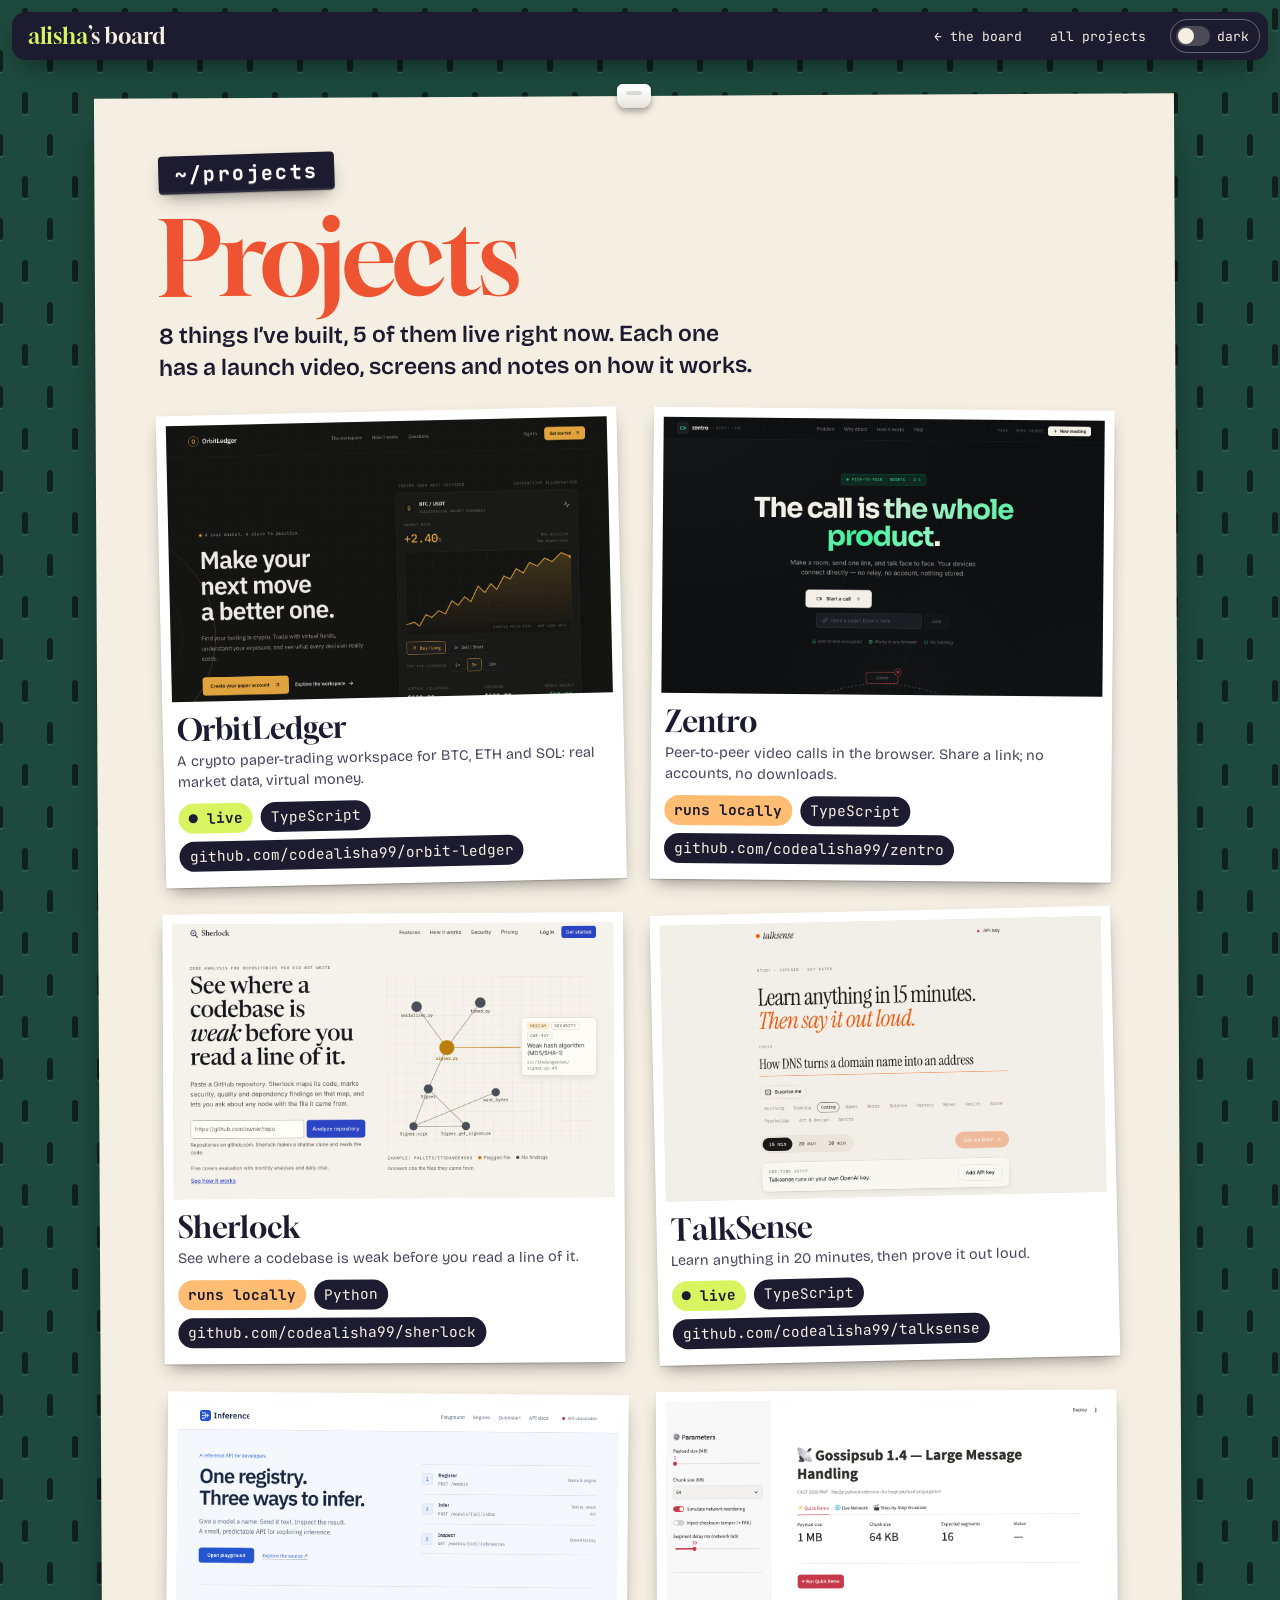
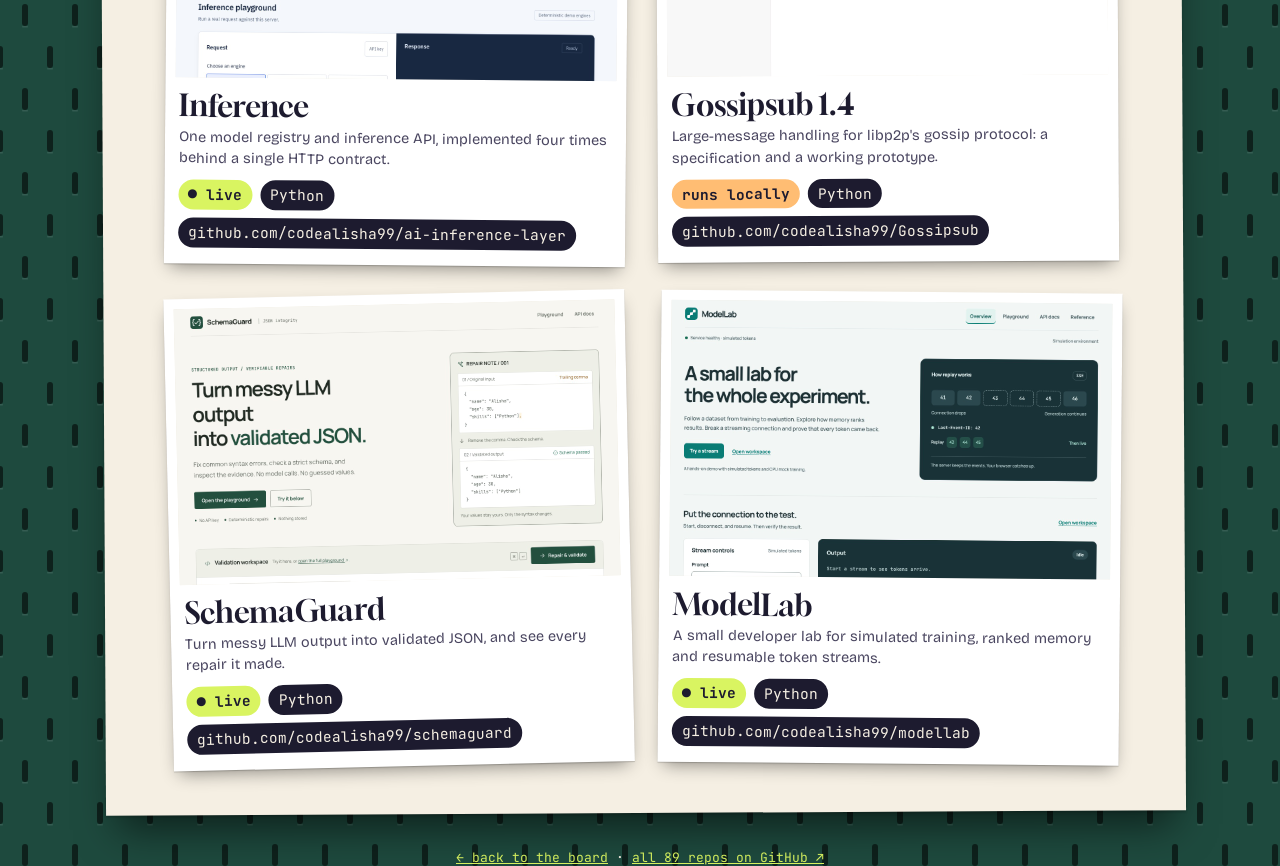
==== projects/index.html @ dee36c78 "feat: a page for every project, with real launch videos and screens - /projects/<slug>/ for all 8 fe" ====
<!doctype html>
<html lang="en">
<head>
  <meta charset="utf-8">
  <meta name="viewport" content="width=device-width, initial-scale=1">
  <title>Projects — Alisha Karma</title>
  <meta name="description" content="Everything Alisha Karma has built and shipped, each with its own page, screens and launch video.">
  <link rel="icon" href="../assets/icon.svg">
  <link rel="preconnect" href="https://fonts.googleapis.com">
  <link rel="preconnect" href="https://fonts.gstatic.com" crossorigin>
  <link href="https://fonts.googleapis.com/css2?family=Bricolage+Grotesque:opsz,wght@12..96,400..800&family=Gloock&family=JetBrains+Mono:wght@400..800&family=Shantell+Sans:wght,BNCE,INFM@300..800,-100..100,0..100&display=swap" rel="stylesheet">
  <link rel="stylesheet" href="../styles.css">
  <link rel="stylesheet" href="../project.css">
  <script>
    (() => { let t = null; try { t = JSON.parse(localStorage.getItem("desk:theme")); } catch {}
      document.documentElement.dataset.theme = t || (matchMedia("(prefers-color-scheme: dark)").matches ? "dark" : "light"); })();
  </script>
</head>
<body class="pp">
<header class="pp-bar">
  <a class="logo" href="../">alisha<span>’s board</span></a>
  <nav aria-label="Site">
    <a href="../#projects">← the board</a>
    <a href="../projects/">all projects</a>
  </nav>
  <button type="button" class="switch" role="switch" aria-checked="false" data-toggle="theme"><span class="track" aria-hidden="true"></span>dark</button>
</header>
<main>
<article class="sheet-page" aria-labelledby="pp-title">
  <span class="pin" aria-hidden="true"></span>
  <p class="label-maker pp-tag">~/projects</p>
  <h1 id="pp-title" class="pp-h1">Projects</h1>
  <p class="pp-tagline">8 things I’ve built, 5 of them live right now. Each one has a launch video, screens and notes on how it works.</p>
  <div class="pp-index">
    <a class="pp-card" href="orbit-ledger/"><img src="../assets/projects/orbit-ledger/shot-1.jpg" alt="" loading="lazy" width="1280" height="800"><b>OrbitLedger</b><p>A crypto paper-trading workspace for BTC, ETH and SOL: real market data, virtual money.</p><p class="pp-status"><span class="is-live">● live</span><span>TypeScript</span><span>github.com/codealisha99/orbit-ledger</span></p></a>
    <a class="pp-card" href="zentro/"><img src="../assets/projects/zentro/shot-1.jpg" alt="" loading="lazy" width="1280" height="800"><b>Zentro</b><p>Peer-to-peer video calls in the browser. Share a link; no accounts, no downloads.</p><p class="pp-status"><span class="is-local">runs locally</span><span>TypeScript</span><span>github.com/codealisha99/zentro</span></p></a>
    <a class="pp-card" href="sherlock/"><img src="../assets/projects/sherlock/shot-1.jpg" alt="" loading="lazy" width="1280" height="800"><b>Sherlock</b><p>See where a codebase is weak before you read a line of it.</p><p class="pp-status"><span class="is-local">runs locally</span><span>Python</span><span>github.com/codealisha99/sherlock</span></p></a>
    <a class="pp-card" href="talksense/"><img src="../assets/projects/talksense/shot-1.jpg" alt="" loading="lazy" width="1280" height="800"><b>TalkSense</b><p>Learn anything in 20 minutes, then prove it out loud.</p><p class="pp-status"><span class="is-live">● live</span><span>TypeScript</span><span>github.com/codealisha99/talksense</span></p></a>
    <a class="pp-card" href="ai-inference-layer/"><img src="../assets/projects/ai-inference-layer/shot-1.jpg" alt="" loading="lazy" width="1280" height="800"><b>Inference</b><p>One model registry and inference API, implemented four times behind a single HTTP contract.</p><p class="pp-status"><span class="is-live">● live</span><span>Python</span><span>github.com/codealisha99/ai-inference-layer</span></p></a>
    <a class="pp-card" href="gossipsub/"><img src="../assets/projects/gossipsub/shot-1.jpg" alt="" loading="lazy" width="1280" height="800"><b>Gossipsub 1.4</b><p>Large-message handling for libp2p&#39;s gossip protocol: a specification and a working prototype.</p><p class="pp-status"><span class="is-local">runs locally</span><span>Python</span><span>github.com/codealisha99/Gossipsub</span></p></a>
    <a class="pp-card" href="schemaguard/"><img src="../assets/projects/schemaguard/shot-1.jpg" alt="" loading="lazy" width="1280" height="800"><b>SchemaGuard</b><p>Turn messy LLM output into validated JSON, and see every repair it made.</p><p class="pp-status"><span class="is-live">● live</span><span>Python</span><span>github.com/codealisha99/schemaguard</span></p></a>
    <a class="pp-card" href="modellab/"><img src="../assets/projects/modellab/shot-1.jpg" alt="" loading="lazy" width="1280" height="800"><b>ModelLab</b><p>A small developer lab for simulated training, ranked memory and resumable token streams.</p><p class="pp-status"><span class="is-live">● live</span><span>Python</span><span>github.com/codealisha99/modellab</span></p></a>
  </div>
</article>
<p class="pp-foot"><a href="../">← back to the board</a> · <a href="https://github.com/codealisha99?tab=repositories" target="_blank" rel="noopener">all 89 repos on GitHub ↗</a></p>
</main>
<script src="../project.js"></script>
</body>
</html>
---- styles.css ----
/* ---------- palette & type ---------- */
:root {
  --wall: #12302a;
  --peg: #1e4a3e;   /* the original cutting-mat green, now as the pegboard */
  --peg-edge: #193f35;
  --peg-slots: url("data:image/svg+xml,%3Csvg xmlns='http://www.w3.org/2000/svg' width='50' height='84'%3E%3Cg fill='%23000' fill-opacity='.55'%3E%3Crect x='22' y='8' width='6' height='22' rx='3'/%3E%3Crect x='-3' y='50' width='6' height='22' rx='3'/%3E%3Crect x='47' y='50' width='6' height='22' rx='3'/%3E%3C/g%3E%3Cg fill='%23fff' fill-opacity='.1'%3E%3Crect x='22' y='30' width='6' height='1.5' rx='.75'/%3E%3Crect x='-3' y='72' width='6' height='1.5' rx='.75'/%3E%3Crect x='47' y='72' width='6' height='1.5' rx='.75'/%3E%3C/g%3E%3C/svg%3E");
  --paper: #f5efe3;
  --paper-2: #ebe3d2;
  --ink: #1d1b2f;
  --ink-soft: #4a4660;
  --tomato: #ef5432; /* darkest step that keeps large text ≥ 3:1 on paper */
  --lime: #d9f461;
  --pink: #ff9ecb;
  --lilac: #b9a8ff;
  --peach: #ffbd73;
  --cobalt: #2a6ef2;

  --f-display: "Gloock", "Times New Roman", serif;
  --f-hand: "Shantell Sans", "Comic Sans MS", cursive;
  --f-type: "JetBrains Mono", ui-monospace, Menlo, monospace;
  --f-body: "Bricolage Grotesque", system-ui, sans-serif;

  /* motion: one easing, three durations */
  --ease-out: cubic-bezier(.2, .8, .2, 1);
  --dur-fast: 150ms; --dur: 250ms; --dur-settle: 500ms;

  --shadow: 0 1px 1px rgba(0,0,0,.18), 0 8px 18px -6px rgba(0,0,0,.45);
  --shadow-lift: 0 2px 2px rgba(0,0,0,.15), 0 26px 40px -12px rgba(0,0,0,.55);
}

* { box-sizing: border-box; }
html, body { margin: 0; height: 100%; }
body {
  background: var(--wall);
  color: var(--ink);
  font: 16px/1.5 var(--f-body);
  -webkit-font-smoothing: antialiased;
}
h1, h2, h3, p, ul, ol, dl, dd, figure { margin: 0; }
ul, ol { padding: 0; list-style: none; }
button { font: inherit; color: inherit; cursor: pointer; }
a { color: inherit; }
:focus-visible { outline: 3px solid var(--cobalt); outline-offset: 3px; }

.hand { font-family: var(--f-hand); font-variation-settings: "INFM" 70, "BNCE" 30; }
.typed { font-family: var(--f-type); }
.small { font-size: 12px; letter-spacing: .04em; }
.scrawl { font-family: var(--f-hand); font-variation-settings: "INFM" 100, "BNCE" 60; color: var(--ink); font-size: 22px; }
.visually-hidden { position: absolute; width: 1px; height: 1px; overflow: hidden; clip-path: inset(50%); white-space: nowrap; }

/* ---------- top bar ---------- */
.topbar {
  position: fixed; inset: 12px 12px auto; z-index: 1000;
  display: flex; align-items: center; gap: 16px;
  padding: 6px 8px 6px 16px;
  background: var(--ink); color: var(--paper);
  border-radius: 14px;
  box-shadow: 0 10px 30px -10px rgba(0,0,0,.6);
}
.logo { font-family: var(--f-display); font-size: 22px; text-decoration: none; color: var(--lime); white-space: nowrap; }
.logo span { color: var(--paper); }
.tabs { display: flex; gap: 2px; overflow-x: auto; scrollbar-width: none; flex: 1; }
.tabs a {
  font-family: var(--f-type); font-size: 13px; text-decoration: none;
  padding: 6px 10px; border-radius: 8px; white-space: nowrap;
}
.tabs a:hover, .tabs a.on { background: var(--lime); color: var(--ink); }
.tools { display: flex; gap: 4px; }
.tools button {
  background: transparent; border: 1.5px solid rgba(245,239,227,.35); border-radius: 8px;
  min-width: 34px; height: 34px; padding: 0 10px; font-family: var(--f-type); font-size: 14px;
}
.tools button:hover { background: var(--paper); color: var(--ink); }
.switches { display: flex; gap: 4px; }
.switch {
  display: inline-flex; align-items: center; gap: 7px; height: 34px; padding: 0 10px 0 5px; white-space: nowrap;
  background: transparent; border: 1.5px solid rgba(245,239,227,.35); border-radius: 99px; font: 13px var(--f-type);
}
.switch:hover { border-color: var(--paper); }
.track { position: relative; width: 34px; height: 20px; border-radius: 99px; background: rgba(245,239,227,.22); transition: background .2s; }
.track::after {
  content: ""; position: absolute; left: 2px; top: 2px; width: 16px; height: 16px; border-radius: 50%;
  background: var(--paper); transition: translate .2s;
}
.switch[aria-checked=true] .track { background: var(--lime); }
.switch[aria-checked=true] .track::after { translate: 14px 0; background: var(--ink); }

/* ---------- dark theme: lights off on the pegboard, paper stays paper ---------- */
[data-theme=dark] {
  --wall: #08120f;
  --peg: #13261f;
  --peg-edge: #0f1f1a;
}
[data-theme=dark] .board {
  box-shadow:
    inset 0 0 0 14px var(--peg), inset 0 0 0 15px var(--peg-edge),
    inset 0 3px 0 15px rgba(255,255,255,.05),
    0 2px 0 #1d1f22, 0 6px 0 #16171a, 0 40px 80px -20px rgba(0,0,0,.8);
}
:is(.board > .scrawl:not(.you-are-here), .tags .label, .voice .label, .photos .label, .tv .caption) { color: var(--paper); }
[data-theme=dark] .sheet::backdrop { background: rgba(5,10,9,.8); }

/* ---------- contribution graph (shared by the board card and coder mode) ---------- */
.contrib { --cell: 10px; --gap: 2px; overflow-x: auto; }
.contrib-grid {
  display: grid; grid-template-rows: repeat(7, var(--cell)); grid-auto-flow: column; grid-auto-columns: var(--cell);
  gap: var(--gap); width: max-content;
}
.contrib i { display: block; width: var(--cell); height: var(--cell); border-radius: 2px; background: var(--lv0); }
.contrib .pad { visibility: hidden; }
.contrib .l1 { background: var(--lv1); } .contrib .l2 { background: var(--lv2); }
.contrib .l3 { background: var(--lv3); } .contrib .l4 { background: var(--lv4); }
.contrib-foot { display: flex; justify-content: space-between; align-items: center; gap: 12px; flex-wrap: wrap; margin-top: 10px; font: 12px var(--f-type); }
.contrib-foot a { font-weight: 700; }
.contrib-key { display: inline-flex; align-items: center; gap: 3px; }
.contrib-key i { margin: 0 1px; }
.contrib-msg { font-size: 13px; }
.contrib-card {
  --lv0: #e4dccb; --lv1: #d9f461; --lv2: #a6d64c; --lv3: #5ea93a; --lv4: #1f6f37;
  background: var(--paper); padding: 30px 22px 16px; box-shadow: var(--shadow);
}
.contrib-card h2 { font-size: 22px; font-weight: 700; color: var(--tomato); margin-bottom: 12px; }
.hint {
  position: fixed; left: 50%; bottom: 14px; translate: -50% 0; z-index: 999;
  font: 13px var(--f-type); color: var(--paper); background: rgba(29,27,47,.85);
  padding: 6px 12px; border-radius: 99px; pointer-events: none;
  transition: opacity .6s;
}
.hint.gone { opacity: 0; }

/* ---------- the pegboard ---------- */
.viewport { position: fixed; inset: 0; overflow: hidden; cursor: grab; touch-action: none; }
.viewport.panning { cursor: grabbing; }
/* IKEA SKÅDIS-style pegboard: staggered rounded slots punched through to the wall */
.board {
  position: relative; width: 3300px; height: 2400px;
  transform-origin: 0 0;
  background-color: var(--peg);
  background-image: var(--peg-slots);
  background-size: 50px 84px;
  background-position: 14px 10px;
  border-radius: 28px;
  box-shadow:
    inset 0 0 0 14px var(--peg), inset 0 0 0 15px var(--peg-edge),
    inset 0 3px 0 15px rgba(255,255,255,.08),
    0 2px 0 #173b31, 0 6px 0 #0f2a23, 0 40px 80px -20px rgba(0,0,0,.6);
}
.board.glide { transition: transform .7s var(--ease-out); }
.board.settle > .item { animation: hang var(--dur-settle) var(--ease-out) var(--d, 0ms) both; }
@keyframes hang { from { opacity: 0; translate: 0 -14px; } }
::view-transition-old(root), ::view-transition-new(root) { animation-duration: var(--dur); }


.item {
  position: absolute; left: var(--x); top: var(--y); width: var(--w, auto);
  rotate: var(--r, 0deg);
  cursor: grab; user-select: none;
  transition: rotate .25s, box-shadow .25s, scale .25s;
}
.item.dragging { cursor: grabbing; scale: 1.025; rotate: calc(var(--r, 0deg) + 1deg); z-index: 900 !important; }
.item :is(a, button, input, textarea, label, canvas) { cursor: pointer; }
.item textarea { cursor: text; user-select: text; }
.board > .scrawl { position: absolute; left: var(--x); top: var(--y); pointer-events: none; }

/* paper bits */
.tape {
  position: absolute; width: 110px; height: 30px; z-index: 2;
  background: rgba(255, 246, 214, .62);
  border-left: 2px dotted rgba(0,0,0,.05); border-right: 2px dotted rgba(0,0,0,.05);
  box-shadow: 0 1px 2px rgba(0,0,0,.1);
}
.tape.tl { left: -30px; top: -10px; rotate: -32deg; }
.tape.br { right: -30px; bottom: -8px; rotate: -28deg; }
.tape.tc { left: 50%; top: -14px; translate: -50% 0; rotate: 2deg; }
/* plastic pegboard clip */
.pin {
  position: absolute; left: 50%; top: -12px; translate: -50% 0; z-index: 3;
  width: 34px; height: 24px; border-radius: 6px 6px 9px 9px;
  background: linear-gradient(#fff 0 20%, #e6e3da 100%);
  box-shadow: 0 1px 0 #fff inset, 0 4px 6px rgba(0,0,0,.3), 0 0 0 1px rgba(0,0,0,.06);
}
.pin::after { content: ""; position: absolute; left: 9px; right: 9px; top: 7px; height: 4px; border-radius: 2px; background: rgba(0,0,0,.12); }

/* ---------- intro ---------- */
.intro {
  background: var(--paper); padding: 44px 48px 40px;
  box-shadow: var(--shadow);
  clip-path: polygon(0 2%, 4% 0, 30% 1%, 55% 0, 80% 1.5%, 100% 0, 99% 30%, 100% 60%, 99.5% 100%, 70% 99%, 40% 100%, 10% 98.5%, 0 100%, 1% 60%);
}
.intro .hi { font-size: 30px; color: var(--ink-soft); rotate: -3deg; width: fit-content; }
.intro h1 {
  font-family: var(--f-display); font-weight: 400; font-size: 128px; line-height: .9;
  color: var(--tomato); letter-spacing: -.03em; margin: 0 0 18px -6px;
}
.intro h1 span { display: block; font-size: 64px; color: var(--ink); margin-top: 4px; letter-spacing: -.01em; }
.intro .lede { font-size: 19px; font-weight: 700; line-height: 1.45; margin-bottom: 12px; }
.intro .typed:not(.lede) { font-size: 15px; color: var(--ink-soft); }
.facts { display: flex; flex-wrap: wrap; gap: 8px; margin-top: 22px; font-size: 14px; }
.facts li { background: var(--ink); color: var(--paper); padding: 4px 10px; border-radius: 99px; }
.facts b { color: var(--lime); font-weight: 500; font-family: var(--f-type); font-size: 12px; margin-right: 4px; }
.stamp {
  position: absolute; right: 50px; top: 176px; rotate: 14deg;
  font: 700 15px/1.05 var(--f-type); text-transform: uppercase; text-align: center; letter-spacing: .1em;
  color: #2766e1; border: 3px solid currentColor; border-radius: 50%;
  width: 104px; height: 104px; display: grid; place-content: center;
  mix-blend-mode: multiply;
  mask: radial-gradient(circle at 30% 40%, #000 60%, #0008 100%);
}
.you-are-here { rotate: -8deg; color: var(--lime); }

/* ---------- stickies ---------- */
.sticky {
  width: 190px; min-height: 180px; padding: 34px 18px 18px;
  font: 19px/1.3 var(--f-hand); font-variation-settings: "INFM" 80, "BNCE" 20;
  box-shadow: var(--shadow);
  background: var(--c, var(--lime));
  white-space: pre-line; overflow-wrap: anywhere;
}
.sticky::after { /* curled corner */
  content: ""; position: absolute; right: 0; bottom: 0; width: 28px; height: 28px;
  background: linear-gradient(135deg, transparent 50%, rgba(0,0,0,.12) 50%);
}
.sticky.lime, .sw.lime { --c: var(--lime); }
.sticky.pink, .sw.pink { --c: var(--pink); }
.sticky.lilac, .sw.lilac { --c: var(--lilac); }
.sticky.peach, .sw.peach { --c: var(--peach); }
.sticky .del {
  position: absolute; right: 6px; top: 4px; border: 0; background: none; font-size: 20px; opacity: .45;
}
.sticky .del:hover { opacity: 1; }
.sticky small { display: block; margin-top: 10px; font: 11px var(--f-type); opacity: .6; }

.notepad {
  width: 420px; padding: 26px 22px 18px; display: grid; gap: 10px;
  background: var(--paper);
  background-image: repeating-linear-gradient(transparent 0 27px, #c8d6e8 27px 28px);
  border-top: 26px solid var(--ink);
  box-shadow: var(--shadow);
}
.notepad label.hand { font-size: 20px; }
.notepad textarea {
  font: 18px/28px var(--f-hand); background: transparent; border: 0; resize: none; padding: 0;
  outline: 1.5px dashed transparent;
}
.notepad textarea:focus { outline-color: var(--ink-soft); }
.swatches { border: 0; padding: 0; margin: 0; display: flex; gap: 8px; align-items: center; }
.swatches input { position: absolute; opacity: 0; }
.sw { display: block; width: 28px; height: 28px; background: var(--c); border: 2px solid var(--ink); border-radius: 4px; rotate: -4deg; }
.swatches input:checked + .sw { outline: 3px solid var(--ink); outline-offset: 2px; rotate: 4deg; }
.swatches input:focus-visible + .sw { outline: 3px solid var(--cobalt); }
.notepad button[type=submit] {
  justify-self: start; background: var(--tomato); color: var(--ink); border: 0;
  padding: 8px 18px; border-radius: 99px; font-family: var(--f-type); font-weight: 700;
  box-shadow: 0 3px 0 var(--ink);
}
.notepad button[type=submit]:active { translate: 0 2px; box-shadow: 0 1px 0 var(--ink); }
.notepad small { font-size: 11px; color: var(--ink-soft); }

/* ---------- receipt ---------- */
.receipt {
  background: #fbfaf6; padding: 40px 26px 34px;
  font: 13px/1.45 var(--f-type); text-transform: uppercase;
  filter: drop-shadow(0 10px 12px rgba(0,0,0,.4));
  --zz: 10px;
  mask:
    conic-gradient(from -45deg at bottom, #0000, #000 1deg 89deg, #0000 90deg) bottom / var(--zz) 51% repeat-x,
    linear-gradient(#000 0 0) top / 100% calc(100% - var(--zz) / 2 - 1px) no-repeat;
}
.receipt header { text-align: center; }
.r-title { font-weight: 700; font-size: 20px; letter-spacing: .14em; }
.receipt hr { border: 0; border-top: 2px dashed var(--ink); margin: 14px 0; }
.receipt .row { display: flex; justify-content: space-between; gap: 10px; }
.receipt .lines li { margin-bottom: 12px; }
.receipt .sub { color: var(--ink-soft); }
.receipt .note { text-transform: none; padding-left: 8px; font-size: 12.5px; color: var(--ink-soft); }
.receipt .total { font-weight: 700; font-size: 17px; margin-top: 6px; }
.receipt .total span:last-child { background: var(--ink); color: var(--lime); padding: 0 6px; }
.receipt .center { text-align: center; }
.receipt .tiny { font-size: 11px; letter-spacing: .3em; }
.barcode {
  height: 56px; margin: 14px 10px 4px;
  background: repeating-linear-gradient(90deg, var(--ink) 0 2px, transparent 2px 4px, var(--ink) 4px 7px, transparent 7px 8px, var(--ink) 8px 9px, transparent 9px 13px, var(--ink) 13px 14px, transparent 14px 16px);
}

/* ---------- luggage tags ---------- */
.tags { display: flex; flex-wrap: wrap; gap: 26px 18px; padding: 50px 10px 10px; }
.tags .label { position: absolute; top: 0; left: 10px; rotate: -3deg; }
.tag {
  position: relative; display: grid; place-items: center;
  width: 112px; height: 58px; padding-left: 18px;
  background: var(--c); color: var(--ink); text-decoration: none;
  font: 700 15px var(--f-type);
  clip-path: polygon(18% 0, 100% 0, 100% 100%, 18% 100%, 0 50%);
  rotate: var(--t); transition: rotate .2s, translate .2s;
  filter: drop-shadow(0 4px 3px rgba(0,0,0,.35));
}
.tag::before { /* eyelet */
  content: ""; position: absolute; left: 13px; top: 50%; translate: 0 -50%;
  width: 12px; height: 12px; border-radius: 50%; background: var(--wall);
  box-shadow: 0 0 0 3px rgba(255,255,255,.7);
}
.tag:hover, .tag:focus-visible { rotate: 0deg; translate: 0 -4px; }

/* ---------- resume card ---------- */
.resume-card { background: var(--paper); padding: 34px 28px 26px; box-shadow: var(--shadow); }
.resume-card::after { /* page stacked behind */
  content: ""; position: absolute; inset: 0; z-index: -1; background: var(--paper-2); rotate: 4deg; box-shadow: var(--shadow);
}
.resume-card h2 { font: 400 46px/1 var(--f-display); margin: 6px 0 16px; }
.clip {
  position: absolute; top: -18px; left: 38px; width: 22px; height: 64px;
  border: 3px solid #9aa3ad; border-radius: 12px; border-bottom-color: transparent;
}
.fake-lines { display: grid; gap: 9px; margin-bottom: 20px; }
.fake-lines i { height: 6px; background: #d6cbb4; border-radius: 3px; }
.fake-lines i:nth-child(3n) { width: 70%; }
.fake-lines i:nth-child(1) { background: var(--ink); width: 45%; }
.btns { display: flex; gap: 8px; flex-wrap: wrap; }
.btns button, .actions button {
  border: 2px solid var(--ink); background: var(--lime); padding: 6px 12px; border-radius: 8px;
  font: 700 13px var(--f-type); box-shadow: 3px 3px 0 var(--ink);
}
.btns button + button { background: var(--paper); }
.btns button:active, .actions button:active { translate: 2px 2px; box-shadow: 1px 1px 0 var(--ink); }

/* ---------- github projects ---------- */
.projects { padding: 40px 0 0; }
.more-repos {
  position: absolute; right: 8px; top: 48px; font-size: 13px; font-weight: 700; text-decoration: none;
  background: var(--lime); padding: 4px 10px; border-radius: 4px; rotate: 1.5deg; box-shadow: var(--shadow);
}
.more-repos:hover { background: var(--ink); color: var(--lime); }
.label-maker {
  display: inline-block; margin: 0 0 18px 6px;
  font: 700 20px var(--f-type); letter-spacing: .12em; color: #fff;
  background: var(--ink); padding: 6px 16px; border-radius: 4px; rotate: -1.5deg;
  text-shadow: 0 1px 0 rgba(255,255,255,.25);
  box-shadow: inset 0 -2px 0 rgba(255,255,255,.08), var(--shadow);
}
.repo-list { display: grid; grid-template-columns: repeat(3, 1fr); gap: 18px; }
.repo {
  background: #fff; padding: 22px 18px 14px; min-height: 170px;
  background-image: linear-gradient(var(--tomato), var(--tomato)), repeating-linear-gradient(transparent 0 21px, #cfe0f0 21px 22px);
  background-size: 100% 2px, 100% 100%; background-position: 0 46px, 0 46px; background-repeat: no-repeat, repeat;
  box-shadow: var(--shadow); display: flex; flex-direction: column; gap: 6px;
  font-size: 14px; line-height: 22px;
}
.repo:nth-child(odd) { rotate: -1.2deg; }
.repo:nth-child(3n) { rotate: 1.4deg; }
.repo a { font: 700 16px/1 var(--f-type); text-decoration: none; height: 24px; }
.repo a:hover { color: var(--tomato); text-decoration: underline wavy; }
.repo p:not(.meta) { flex: 1; color: var(--ink-soft); padding-top: 6px; }
.repo .meta { font: 12px var(--f-type); display: flex; align-items: center; gap: 6px; }
.dot { width: 10px; height: 10px; border-radius: 50%; background: var(--lc); }

/* ---------- notebook / blog ---------- */
.notebook {
  background: var(--paper); padding: 30px 30px 30px 64px; box-shadow: var(--shadow);
  background-image:
    linear-gradient(90deg, transparent 54px, var(--pink) 54px 56px, transparent 56px),
    repeating-linear-gradient(transparent 0 35px, #c8d6e8 35px 36px);
  background-position: 0 0, 0 14px;
  min-height: 500px;
}
.spiral {
  position: absolute; left: -12px; top: 20px; bottom: 20px; width: 34px;
  background: radial-gradient(circle at 70% 50%, var(--wall) 5px, transparent 6px) 0 0 / 34px 36px,
              repeating-linear-gradient(transparent 0 12px, #b7bcc2 12px 17px, transparent 17px 36px);
  background-size: 34px 36px, 22px 36px; background-repeat: repeat-y;
}
.notebook h2 { font-size: 28px; line-height: 36px; font-weight: 700; margin-bottom: 18px; color: var(--tomato); }
.posts button {
  display: flex; width: 100%; justify-content: space-between; align-items: baseline; gap: 12px;
  border: 0; background: none; padding: 0; text-align: left;
  font: 19px/36px var(--f-hand); font-variation-settings: "INFM" 50;
  min-height: 72px; align-items: center;
}
.posts button span { text-decoration: underline transparent 2px; text-underline-offset: 5px; transition: text-decoration-color .2s; }
.posts button:hover span { text-decoration-color: var(--tomato); }
.posts time { font: 12px var(--f-type); color: var(--ink-soft); white-space: nowrap; }
.notebook .margin { color: var(--tomato); position: absolute; right: 24px; bottom: 16px; rotate: -4deg; font-size: 18px; }

/* ---------- library card ---------- */
.library {
  background: #f3e3b7; padding: 26px 24px 22px; box-shadow: var(--shadow);
  border-top: 12px solid #e9cf8a;
}
.library h2 { font: 700 26px var(--f-type); letter-spacing: .3em; text-align: center; }
.library > .typed { text-align: center; margin-bottom: 12px; color: var(--ink-soft); }
.library table { width: 100%; border-collapse: collapse; font-size: 13.5px; }
.library th { font: 700 11px var(--f-type); text-transform: uppercase; letter-spacing: .1em; text-align: left; border-bottom: 2px solid var(--ink); padding: 4px; }
.library td { border-bottom: 1px solid #c9a95c; padding: 7px 4px; font-family: var(--f-type); }
.library td:first-child { font-family: var(--f-body); font-weight: 600; }
.library td.hand { color: #245fd2; font-size: 15px; }
.ink-stamp {
  display: inline-block; font: 700 11px var(--f-type); letter-spacing: .12em; color: #b33f25;
  border: 2px solid currentColor; padding: 1px 5px; rotate: -8deg; mix-blend-mode: multiply;
}
.library .scrawl { color: #245fd2; font-size: 17px; margin-top: 12px; rotate: -2deg; }
.pocket { position: absolute; left: 50%; top: -12px; translate: -50% 0; width: 70px; height: 12px; background: #d8b867; border-radius: 0 0 40px 40px; }

/* ---------- whiteboard ---------- */
.whiteboard {
  background: linear-gradient(#cfd5db, #9aa3ad); padding: 14px 14px 0; border-radius: 6px;
  box-shadow: var(--shadow-lift);
}
.wb-surface { position: relative; background: #fdfdfb; border-radius: 2px; box-shadow: inset 0 0 30px rgba(0,0,0,.08); }
.wb-surface canvas { display: block; width: 100%; aspect-ratio: 1240 / 760; touch-action: none; cursor: crosshair !important; }
.wb-prompt {
  position: absolute; inset: 0; display: grid; place-content: center; text-align: center;
  font-size: 44px; line-height: 1.1; color: #c3c8cf; pointer-events: none; transition: opacity .3s;
}
.wb-prompt small { font-size: 16px; }
.whiteboard.drawn .wb-prompt { opacity: 0; }
.tray { display: flex; align-items: center; gap: 10px; padding: 10px 6px 12px; }
.marker {
  width: 76px; height: 16px; border: 0; padding: 0; border-radius: 3px 8px 8px 3px;
  background: linear-gradient(90deg, var(--c) 0 16px, #eee 16px 60px, var(--c) 60px);
  box-shadow: 0 2px 2px rgba(0,0,0,.3); transition: translate .2s;
}
.marker[aria-pressed=true] { translate: 0 -6px; outline: 2px solid var(--ink); outline-offset: 2px; }
.eraser {
  margin-left: auto; height: 28px; padding: 0 14px; border: 0; border-radius: 4px;
  background: linear-gradient(#2b2b2b 0 40%, #e9e1cf 40%); color: var(--paper); font: 700 12px var(--f-type);
  box-shadow: 0 2px 3px rgba(0,0,0,.3);
}

/* ---------- graph paper / studied ---------- */
.graph {
  background: #fdfdf8; padding: 30px 30px 26px; box-shadow: var(--shadow);
  background-image:
    linear-gradient(rgba(42,110,242,.13) 1px, transparent 1px),
    linear-gradient(90deg, rgba(42,110,242,.13) 1px, transparent 1px);
  background-size: 16px 16px;
}
.graph h2 { font-size: 26px; font-weight: 700; color: var(--cobalt); margin-bottom: 14px; line-height: 1.15; }
.graph dt { font: 700 13px var(--f-type); margin-top: 12px; }
.graph dd { font-size: 14.5px; color: var(--ink-soft); position: relative; padding-right: 48px; }
.grade {
  position: absolute; right: 0; top: -14px; font: 700 26px var(--f-hand); color: var(--tomato);
  rotate: 8deg; font-variation-settings: "INFM" 100, "BNCE" 80;
}

/* ---------- polaroids ---------- */
.photos { height: 560px; }
.polaroid.me { left: var(--x); top: var(--y); rotate: var(--r); width: 224px; z-index: 4; }
.polaroid.me img { object-position: 50% 30%; }
.polaroid.me:hover { scale: 1.03; }
.polaroid {
  position: absolute; left: var(--px); top: var(--py); rotate: var(--t);
  background: #fff; padding: 12px 12px 0; width: 204px; box-shadow: var(--shadow);
  transition: rotate .25s, scale .25s;
}
.polaroid:hover { rotate: 0deg; scale: 1.06; z-index: 5; }
.polaroid img { display: block; width: 180px; height: 180px; object-fit: cover; background: var(--paper-2); filter: saturate(.85) contrast(1.05) sepia(.12); pointer-events: none; }
.polaroid figcaption { font: 18px/50px var(--f-hand); font-variation-settings: "INFM" 90; text-align: center; }

/* ---------- cassettes ---------- */
.voice { display: grid; grid-template-columns: 1fr 1fr; gap: 20px; padding: 40px 0 26px; }
.voice::after { /* white plastic shelf */
  content: ""; position: absolute; left: -16px; right: -16px; bottom: 0; height: 16px; border-radius: 3px;
  background: linear-gradient(#fff, #dedbd2); box-shadow: 0 10px 14px -6px rgba(0,0,0,.4);
}
.voice .label { position: absolute; top: 0; left: 0; rotate: -2deg; font-weight: 400; }
.cassette {
  position: relative; height: 150px; padding: 12px 14px; border-radius: 10px;
  background: var(--ink); rotate: var(--t); box-shadow: var(--shadow);
}
.cassette::after { /* tape window bottom trapezoid */
  content: ""; position: absolute; left: 22%; right: 22%; bottom: 0; height: 28px;
  background: #2d2a45; clip-path: polygon(10% 0, 90% 0, 100% 100%, 0 100%);
}
.tape-label {
  background: var(--paper); border-top: 10px solid var(--c); padding: 2px 8px;
  font-size: 15px; border-radius: 3px; height: 92px;
}
.reels {
  position: absolute; left: 50%; top: 66px; translate: -50% 0; width: 150px; height: 40px;
  background: #3a3658; border-radius: 20px; display: flex; justify-content: space-between; padding: 4px 14px;
}
.reels i {
  width: 32px; height: 32px; border-radius: 50%; border: 3px solid var(--paper);
  background:
    radial-gradient(circle, #3a3658 0 4px, var(--paper) 5px 7px, transparent 8px),
    repeating-conic-gradient(var(--paper) 0 18deg, transparent 18deg 60deg);
}
.cassette.playing .reels i { animation: spin 1.4s linear infinite; }
.cassette button {
  position: absolute; right: -10px; bottom: -10px; width: 44px; height: 44px; border-radius: 50%;
  border: 2px solid var(--ink); background: var(--c); font-size: 16px; box-shadow: 2px 3px 0 var(--ink);
}
.cassette.playing button { background: var(--paper); }
@keyframes spin { to { rotate: 360deg; } }

/* ---------- tv ---------- */
.tv-body {
  display: flex; gap: 16px; padding: 22px; border-radius: 22px;
  background: linear-gradient(160deg, #e58b54, #c25a2c); box-shadow: var(--shadow-lift), inset 0 -6px 0 rgba(0,0,0,.15);
}
.screen {
  position: relative; flex: 1; aspect-ratio: 4/3; border-radius: 30px / 24px; overflow: hidden;
  background: #222; box-shadow: inset 0 0 0 10px #1a1a1a, inset 0 0 40px #000;
}
.screen canvas, .screen iframe { position: absolute; inset: 10px; width: calc(100% - 20px); height: calc(100% - 20px); border: 0; border-radius: 22px / 18px; image-rendering: pixelated; opacity: .55; }
.screen iframe { opacity: 1; }
.screen-text { position: absolute; inset: 0; display: grid; place-content: center; text-align: center; font: 700 30px var(--f-type); color: var(--lime); text-shadow: 0 0 10px var(--lime); }
.screen-text span { font-size: 13px; font-weight: 400; color: #fff; text-shadow: none; }
.panel { width: 70px; display: flex; flex-direction: column; align-items: center; gap: 14px; }
.knob { width: 46px; height: 46px; border-radius: 50%; background: conic-gradient(#333 0 10deg, #555 10deg 350deg, #333 350deg); box-shadow: 0 3px 0 rgba(0,0,0,.3); }
.knob.small { width: 32px; height: 32px; }
.tv-play { width: 46px; height: 30px; border: 0; border-radius: 6px; background: var(--lime); box-shadow: 0 3px 0 var(--ink); }
.grille { flex: 1; width: 46px; background: repeating-linear-gradient(transparent 0 4px, rgba(0,0,0,.25) 4px 7px); border-radius: 4px; }
.tv .caption { color: var(--ink); text-align: center; margin-top: 12px; font-size: 16px; }

/* ---------- postcard ---------- */
.postcard {
  display: grid; grid-template-columns: 1fr 1fr; gap: 18px; padding: 24px; min-height: 240px;
  background: #fffaf0; box-shadow: var(--shadow);
  border: 8px solid transparent;
  border-image: repeating-linear-gradient(45deg, var(--tomato) 0 12px, #fffaf0 12px 24px, var(--cobalt) 24px 36px, #fffaf0 36px 48px) 8;
}
.pc-left { border-right: 1.5px solid var(--ink-soft); padding-right: 16px; }
.pc-left h2 { font-size: 38px; font-weight: 800; color: var(--tomato); line-height: 1; margin-bottom: 10px; }
.pc-left p { font-size: 14px; line-height: 1.5; }
.pc-right { display: flex; flex-direction: column; gap: 22px; }
.postage {
  align-self: flex-end; width: 64px; height: 76px; display: grid; place-content: center; text-align: center;
  background: var(--lilac); font: 700 20px/1 var(--f-display);
  outline: 3px dotted #fffaf0; outline-offset: -3px; border: 3px solid var(--lilac);
}
.postage small { font: 8px var(--f-type); letter-spacing: .1em; }
.addr { font: 700 13px var(--f-type); border-bottom: 1.5px solid var(--ink); padding-bottom: 4px; overflow-wrap: anywhere; }
.addr-line { border-bottom: 1.5px solid var(--ink); height: 14px; }

/* ---------- desk junk ---------- */
.stain { position: absolute; left: var(--x); top: var(--y); width: 150px; height: 150px; border-radius: 50%; pointer-events: none;
  background: radial-gradient(circle, transparent 60%, rgba(122,78,40,.25) 62%, rgba(122,78,40,.1) 66%, transparent 70%); }
.paperclip { position: absolute; left: var(--x); top: var(--y); width: 26px; height: 74px; rotate: 30deg; pointer-events: none;
  border: 3px solid #c8ced6; border-radius: 13px; }
.paperclip::after { content: ""; position: absolute; inset: 8px 4px 14px; border: 3px solid #c8ced6; border-radius: 10px; border-top-color: transparent; }

/* ---------- footer ruler ---------- */
.ruler {
  position: absolute; left: 0; right: 0; bottom: 0; height: 110px; padding: 52px 40px 0;
  display: flex; justify-content: space-between; align-items: center; gap: 20px;
  background: #e8d9ad;
  background-image:
    repeating-linear-gradient(90deg, var(--ink) 0 1.5px, transparent 1.5px 100px),
    repeating-linear-gradient(90deg, var(--ink) 0 1px, transparent 1px 50px),
    repeating-linear-gradient(90deg, var(--ink) 0 1px, transparent 1px 10px);
  background-size: 100% 34px, 100% 22px, 100% 12px; background-repeat: no-repeat;
  font: 14px var(--f-type); border-radius: 0 0 24px 24px;
  box-shadow: 0 -6px 14px rgba(0,0,0,.25);
}
.ruler a { font-weight: 700; }

/* ---------- dialogs ---------- */
.sheet {
  border: 0; padding: 48px 52px; max-width: min(680px, 92vw); max-height: 88vh;
  background: var(--paper); color: var(--ink); box-shadow: var(--shadow-lift);
  rotate: -.6deg;
}
.sheet::backdrop { background: rgba(23,59,49,.75); backdrop-filter: blur(3px); }
.sheet[open] { animation: drop .35s cubic-bezier(.2,.9,.3,1.2); }
@keyframes drop { from { translate: 0 30px; opacity: 0; rotate: 2deg; } }
.close { position: absolute; right: 14px; top: 10px; }
.close button { border: 0; background: none; font-size: 30px; line-height: 1; }
.post time { font: 13px var(--f-type); color: var(--tomato); }
.post h2 { font: 400 40px/1.08 var(--f-display); margin: 6px 0 22px; }
.post p, .post li { font-size: 17.5px; line-height: 1.65; margin-bottom: 14px; }
.post ul { list-style: "✳  "; padding-left: 24px; }
.resume header { border-bottom: 3px solid var(--ink); padding-bottom: 14px; margin-bottom: 8px; }
.resume h2 { font: 400 54px/1 var(--f-display); color: var(--tomato); }
.resume header p { font: 13px var(--f-type); margin-top: 6px; }
.resume h3 { font: 700 13px var(--f-type); text-transform: uppercase; letter-spacing: .2em; margin: 22px 0 8px; color: var(--ink-soft); }
.job { margin-bottom: 10px; }
.job > p { display: flex; justify-content: space-between; gap: 12px; flex-wrap: wrap; }
.job span { font: 13px var(--f-type); color: var(--ink-soft); }
.job ul { list-style: "– "; padding-left: 16px; font-size: 15px; color: var(--ink-soft); }
.actions { margin-top: 26px; }

/* ---------- small screens: the desk becomes a stack ---------- */
@media (max-width: 820px) {
  html, body, .board { overflow-x: clip; }
  .viewport { position: static; overflow: visible; cursor: auto; touch-action: auto; }
  .board {
    width: auto; height: auto; transform: none !important; border-radius: 0; box-shadow: none;
    display: flex; flex-wrap: wrap; justify-content: center; align-items: flex-start; gap: 46px 14px; padding: 140px 18px 0;
  }
  .stain, .paperclip, .you-are-here, .tools, .hint { display: none; }
  .switch { padding-right: 8px; font-size: 12px; }
  .item { position: relative; left: auto; top: auto; width: 100%; max-width: 480px; cursor: auto; user-select: auto; }
  .sticky { width: calc(50% - 7px); max-width: 220px; min-height: 160px; font-size: 17px; }
  .notepad { max-width: 420px; }
  .intro { padding: 36px 26px 30px; }
  .intro .typed:not(.lede) { display: none; } /* "wander around, move things" is desktop-only advice */
  .intro h1 { font-size: 92px; }
  .stamp { width: 78px; height: 78px; font-size: 11px; right: 16px; top: 22px; }
  .repo-list { grid-template-columns: 1fr; }
  .postcard { grid-template-columns: 1fr; }
  .pc-left { border-right: 0; padding-right: 0; }
  .photos { height: auto; display: flex; flex-wrap: wrap; justify-content: center; gap: 16px; }
  .polaroid { position: relative; left: auto; top: auto; width: 160px; padding: 8px 8px 0; }
  .photos .label { position: static; flex-basis: 100%; text-align: center; }
  .polaroid.shot { width: 100%; max-width: 360px; padding: 10px 10px 0; }
  .polaroid.shot img { width: 100%; height: auto; aspect-ratio: 272 / 170; }
  .polaroid.me { left: auto; top: auto; width: 224px; padding: 12px 12px 0; }
  .polaroid.me img { width: 200px; height: 200px; }
  .polaroid img { width: 144px; height: 144px; }
  .voice { grid-template-columns: 1fr; }
  .tv-body { padding: 14px; }
  .ruler { position: relative; flex-direction: column; height: auto; padding: 50px 20px 24px; border-radius: 0; width: calc(100% + 36px); text-align: center; }
  .topbar { inset: 8px 8px auto; gap: 6px 8px; padding-left: 12px; flex-wrap: wrap; }
  .tabs { order: 3; flex-basis: 100%; margin: 0 -4px 0 -8px; }
  .logo span { display: none; }
  .sheet { padding: 40px 24px; }
}

@media (prefers-reduced-motion: reduce) {
  *, *::before, *::after { animation: none !important; transition: none !important; }
  ::view-transition-group(*), ::view-transition-old(*), ::view-transition-new(*) { animation: none !important; }
}

/* ---------- print: just the résumé ---------- */
@media print {
  body { background: #fff; }
  body > :not(#resume) { display: none !important; }
  #resume { display: block !important; position: static; max-width: none; max-height: none; box-shadow: none; rotate: none; padding: 0; background: #fff; }
  #resume .close, #resume .actions { display: none; }
}

/* ---------- live demos, demo tape, reading empty state ---------- */
.live {
  margin-left: auto; padding: 1px 7px; border-radius: 99px; font-weight: 700; text-decoration: none;
  background: var(--lime); color: var(--ink);
}
.live:hover, .live:focus-visible { background: var(--ink); color: var(--lime); }
.photos .label { position: absolute; top: -34px; left: 0; rotate: -2deg; }
.polaroid.shot { width: 296px; }
.polaroid.shot a { display: block; text-decoration: none; }
.polaroid.shot img { width: 272px; height: 170px; object-position: top; filter: none; }
.polaroid.shot figcaption { font-family: var(--f-type); font-size: 14px; font-weight: 700; display: flex; justify-content: center; gap: 8px; }
.polaroid.shot figcaption span { color: #cf492b; }
.library tr.empty td { color: #79622e; font-family: var(--f-hand); font-style: normal; }
.library a { text-decoration-color: var(--cobalt); }
.voice .label small { font-size: 15px; opacity: .75; }
.screen video { position: absolute; inset: 10px; width: calc(100% - 20px); height: calc(100% - 20px); border-radius: 22px / 18px; object-fit: cover; object-position: top; opacity: 0; transition: opacity .3s; }
.tv.on .screen video { opacity: 1; }
.tv.on .screen :is(canvas, .screen-text) { opacity: 0; pointer-events: none; }
.screen-text a { color: var(--lime); font-size: 14px; }
.tv .caption a { text-decoration-color: var(--tomato); }

/* ---------- intro actions ---------- */
.cta { display: flex; flex-wrap: wrap; gap: 10px; margin-top: 24px; }
.btn {
  display: inline-flex; align-items: center; gap: 8px; min-height: 44px; padding: 0 18px;
  border: 2px solid var(--ink); border-radius: 10px; background: var(--paper); color: var(--ink);
  font: 700 15px var(--f-type); text-decoration: none;
  box-shadow: 3px 3px 0 var(--ink); transition: translate .12s, box-shadow .12s, background-color .15s;
}
.btn:hover { background: #fff; }
.btn:active { translate: 2px 2px; box-shadow: 1px 1px 0 var(--ink); }
.btn.primary { background: var(--ink); color: var(--lime); }
.btn.primary:hover span { translate: 3px 0; }
.btn.primary span { transition: translate .15s; }
.btn.ghost { border-color: transparent; box-shadow: none; background: transparent; text-decoration: underline 2px var(--tomato); text-underline-offset: 5px; }
.btn.ghost:hover { background: rgba(0,0,0,.05); }

/* ---------- touch: every control gets a hit area of at least 44px; visuals unchanged ---------- */
@media (pointer: coarse) {
  :is(.tabs a, .switch, .logo, .tools button) { min-height: 44px; display: inline-flex; align-items: center; }
  :is(.btn, .btns button, .notepad button[type=submit], .actions button, .posts button) { min-height: 44px; }
  .swatches label { padding: 8px; margin: -8px -4px; }
  :is(.repo, .c-card) > a { display: block; height: auto; padding: 14px 0; margin: -14px 0; } /* taller tap area, same layout */
  .c-links :is(a, button) { min-height: 44px; min-width: 44px; display: inline-flex; align-items: center; justify-content: center; }
  :is(.marker, .eraser, .tv-play, .sticky .del, .more-repos, .addr, .c-more, .ruler a, .live, .code) { position: relative; }
  :is(.marker, .eraser, .tv-play, .sticky .del, .more-repos, .addr, .c-more, .ruler a, .live, .code)::after {
    content: ""; position: absolute; inset: -14px -4px;
  }
}
.repo .meta .code, .c-meta .code { margin-left: 6px; font-weight: 700; text-decoration-color: var(--tomato); }
.repo .meta .live + .code { margin-left: 6px; }
---- project.css ----
/* Project pages: one paper "spec sheet" per project, hung on the same green pegboard. Loads after styles.css. */
.pp {
  min-height: 100vh; padding: 96px 20px 64px;
  background-color: var(--peg);
  background-image: var(--peg-slots);
  background-size: 50px 84px;
}
.pp-bar {
  position: fixed; inset: 12px 12px auto; z-index: 10; display: flex; align-items: center; gap: 12px;
  padding: 6px 8px 6px 16px; border-radius: 14px; background: var(--ink); color: var(--paper);
  box-shadow: 0 10px 30px -10px rgba(0,0,0,.6);
}
.pp-bar nav { display: flex; gap: 4px; margin-left: auto; align-items: center; }
.pp-bar nav a {
  font: 13px var(--f-type); text-decoration: none; padding: 0 12px; min-height: 36px; white-space: nowrap;
  display: inline-flex; align-items: center; border-radius: 8px;
}
.pp-bar nav a:hover { background: var(--lime); color: var(--ink); }

.sheet-page {
  position: relative; max-width: 1080px; margin: 0 auto; padding: 56px clamp(22px, 5vw, 64px) 48px;
  background: var(--paper); box-shadow: var(--shadow-lift); rotate: -.3deg;
}
.sheet-page > .pin { top: -12px; }
.pp-tag { margin: 0 0 18px; }
.pp-head { display: grid; grid-template-columns: 1fr auto; gap: 8px 32px; align-items: end; }
.pp-head h1, .pp-h1 { font: 400 clamp(52px, 9vw, 104px)/.92 var(--f-display); letter-spacing: -.03em; color: var(--tomato); }
.pp-tagline { grid-column: 1; font: 600 clamp(18px, 2.4vw, 23px)/1.4 var(--f-body); max-width: 40ch; margin-top: 14px; }
.pp-actions { grid-column: 2; grid-row: 1 / span 2; display: flex; flex-direction: column; gap: 10px; align-items: stretch; }
.pp-status { display: flex; flex-wrap: wrap; gap: 8px; margin-top: 20px; font: 12px var(--f-type); }
.pp-status span { padding: 4px 10px; border-radius: 99px; background: var(--ink); color: var(--paper); }
.pp-status .is-live { background: var(--lime); color: var(--ink); font-weight: 700; }
.pp-status .is-local { background: var(--peach); color: var(--ink); font-weight: 700; }

/* launch video: the same TV language as the board, sized for watching */
.pp-tape { margin: 40px 0 8px; }
.pp-tape .frame {
  position: relative; padding: 14px; border-radius: 20px;
  background: linear-gradient(160deg, #e58b54, #c25a2c); box-shadow: var(--shadow-lift), inset 0 -6px 0 rgba(0,0,0,.15);
}
.pp-tape video, .pp-tape .poster {
  display: block; width: 100%; aspect-ratio: 8 / 5; object-fit: cover; object-position: top;
  border-radius: 10px; background: #111;
}
.pp-tape .play {
  position: absolute; inset: 14px; display: grid; place-items: center; border: 0; border-radius: 10px;
  background: rgba(10, 10, 20, .28); color: var(--ink); cursor: pointer; transition: background var(--dur) var(--ease-out);
}
.pp-tape .play span {
  display: grid; place-items: center; width: 84px; height: 84px; border-radius: 50%;
  background: var(--lime); font-size: 30px; box-shadow: 0 6px 0 var(--ink); transition: scale var(--dur-fast) var(--ease-out);
}
.pp-tape .play:hover { background: rgba(10, 10, 20, .12); }
.pp-tape .play:hover span { scale: 1.06; }
.pp-tape.on .play { display: none; }
.pp-tape figcaption { font: 14px/1.5 var(--f-type); color: var(--ink-soft); margin-top: 12px; }
.pp-tape .fallback { padding: 10px 14px; margin-top: 10px; background: var(--peach); font: 14px var(--f-type); }

.pp-body { display: grid; grid-template-columns: minmax(0, 1.6fr) minmax(0, 1fr); gap: 48px; margin-top: 48px; }
.pp-body h2 { font: 700 13px var(--f-type); text-transform: uppercase; letter-spacing: .18em; color: var(--ink-soft); margin: 0 0 14px; }
.pp-body section + section { margin-top: 36px; }
.pp-prose p { font-size: 17.5px; line-height: 1.7; margin-bottom: 14px; max-width: 62ch; }
.pp-steps { counter-reset: s; display: grid; gap: 14px; }
.pp-steps li { counter-increment: s; display: grid; grid-template-columns: 34px 1fr; gap: 12px; font-size: 16px; line-height: 1.55; }
.pp-steps li::before {
  content: counter(s); display: grid; place-items: center; width: 30px; height: 30px; border-radius: 50%;
  background: var(--ink); color: var(--lime); font: 700 13px var(--f-type);
}
.pp-steps b { font-family: var(--f-type); font-size: 14px; }
.pp-stack { display: flex; flex-wrap: wrap; gap: 6px; }
.pp-stack li { padding: 5px 10px; border: 1.5px solid var(--ink); border-radius: 6px; font: 13px var(--f-type); background: #fff; }
.pp-aside { border-left: 2px dashed #cfc5b0; padding-left: 28px; }
.pp-run pre {
  margin: 0; padding: 16px 18px; overflow-x: auto; border-radius: 8px; background: var(--ink); color: #e9e6f5;
  font: 13px/1.7 var(--f-type); white-space: pre-wrap; overflow-wrap: anywhere; /* wrap, never hide commands */
}
.pp-run pre:focus-visible { outline-offset: 2px; }
.pp-note { font-size: 14px; color: var(--ink-soft); margin-top: 10px; line-height: 1.55; }

/* screens: polaroids, click to enlarge */
.pp-shots { display: grid; grid-template-columns: repeat(auto-fit, minmax(260px, 1fr)); gap: 26px; margin-top: 48px; }
.pp-shots h2 { grid-column: 1 / -1; font: 700 13px var(--f-type); text-transform: uppercase; letter-spacing: .18em; color: var(--ink-soft); }
.pp-shot { background: #fff; padding: 10px 10px 0; box-shadow: var(--shadow); transition: rotate var(--dur) var(--ease-out), translate var(--dur) var(--ease-out); }
.pp-shot:nth-child(2n) { rotate: 1.2deg; } .pp-shot:nth-child(2n+1) { rotate: -1deg; }
.pp-shot:hover { rotate: 0deg; translate: 0 -4px; }
.pp-shot button { display: block; width: 100%; padding: 0; border: 0; background: none; cursor: zoom-in; }
.pp-shot img { display: block; width: 100%; height: auto; aspect-ratio: 8 / 5; object-fit: cover; object-position: top; }
.pp-shot figcaption { font: 14px/1.4 var(--f-hand); font-variation-settings: "INFM" 60; padding: 10px 4px 14px; }
.lightbox { padding: 0; border: 0; background: none; max-width: min(1280px, 94vw); }
.lightbox::backdrop { background: rgba(8, 18, 15, .86); }
.lightbox img { display: block; max-width: 100%; max-height: 86vh; box-shadow: var(--shadow-lift); }
.lightbox p { color: var(--paper); font: 14px var(--f-type); margin-top: 10px; }
.lightbox .close { position: absolute; right: -6px; top: -44px; }
.lightbox .close button { color: var(--paper); font-size: 34px; min-width: 44px; min-height: 44px; }

/* next / previous */
.pp-more { display: grid; grid-template-columns: 1fr 1fr; gap: 16px; max-width: 1080px; margin: 40px auto 0; }
.pp-more a {
  display: block; padding: 18px 22px; background: var(--paper); text-decoration: none; box-shadow: var(--shadow);
  transition: translate var(--dur) var(--ease-out);
}
.pp-more a:hover { translate: 0 -3px; }
.pp-more small { display: block; font: 12px var(--f-type); color: var(--ink-soft); }
.pp-more b { font: 400 30px var(--f-display); }
.pp-more a:last-child { text-align: right; }
.pp-foot { text-align: center; color: var(--paper); font: 13px var(--f-type); margin-top: 36px; }
.pp-foot a { color: var(--lime); }

/* index of all projects */
.pp-index { display: grid; grid-template-columns: repeat(auto-fill, minmax(300px, 1fr)); gap: 30px; margin-top: 28px; }
.pp-card { display: block; background: #fff; padding: 10px 10px 16px; box-shadow: var(--shadow); text-decoration: none; transition: translate var(--dur) var(--ease-out), rotate var(--dur) var(--ease-out); }
.pp-card:nth-child(3n+1) { rotate: -1deg; } .pp-card:nth-child(3n+2) { rotate: .8deg; }
.pp-card:hover { rotate: 0deg; translate: 0 -4px; }
.pp-card img { display: block; width: 100%; height: auto; aspect-ratio: 8 / 5; object-fit: cover; object-position: top; background: var(--paper-2); }
.pp-card b { display: block; font: 400 30px/1.1 var(--f-display); margin: 12px 4px 4px; }
.pp-card p { margin: 0 4px; font-size: 14.5px; color: var(--ink-soft); line-height: 1.5; }
.pp-card .pp-status { margin: 10px 4px 0; }

@media (max-width: 820px) {
  .pp { padding: 88px 12px 40px; }
  .pp-bar nav a { padding: 0 8px; }
  .sheet-page { rotate: none; padding: 44px 20px 32px; }
  .pp-head { grid-template-columns: 1fr; }
  .pp-actions { grid-column: 1; grid-row: auto; flex-direction: row; flex-wrap: wrap; margin-top: 18px; }
  .pp-body { grid-template-columns: minmax(0, 1fr); gap: 32px; } /* minmax(0,…): a long line must not widen the page */
  .pp-aside { border-left: 0; padding-left: 0; border-top: 2px dashed #cfc5b0; padding-top: 28px; }
  .pp-tape .frame { padding: 8px; border-radius: 14px; }
  .pp-tape .play { inset: 8px; }
  .pp-tape .play span { width: 64px; height: 64px; font-size: 24px; }
  .pp-more { grid-template-columns: 1fr; }
  .pp-more a:last-child { text-align: left; }
}
@media (pointer: coarse) { .pp-bar nav a { min-height: 44px; } }
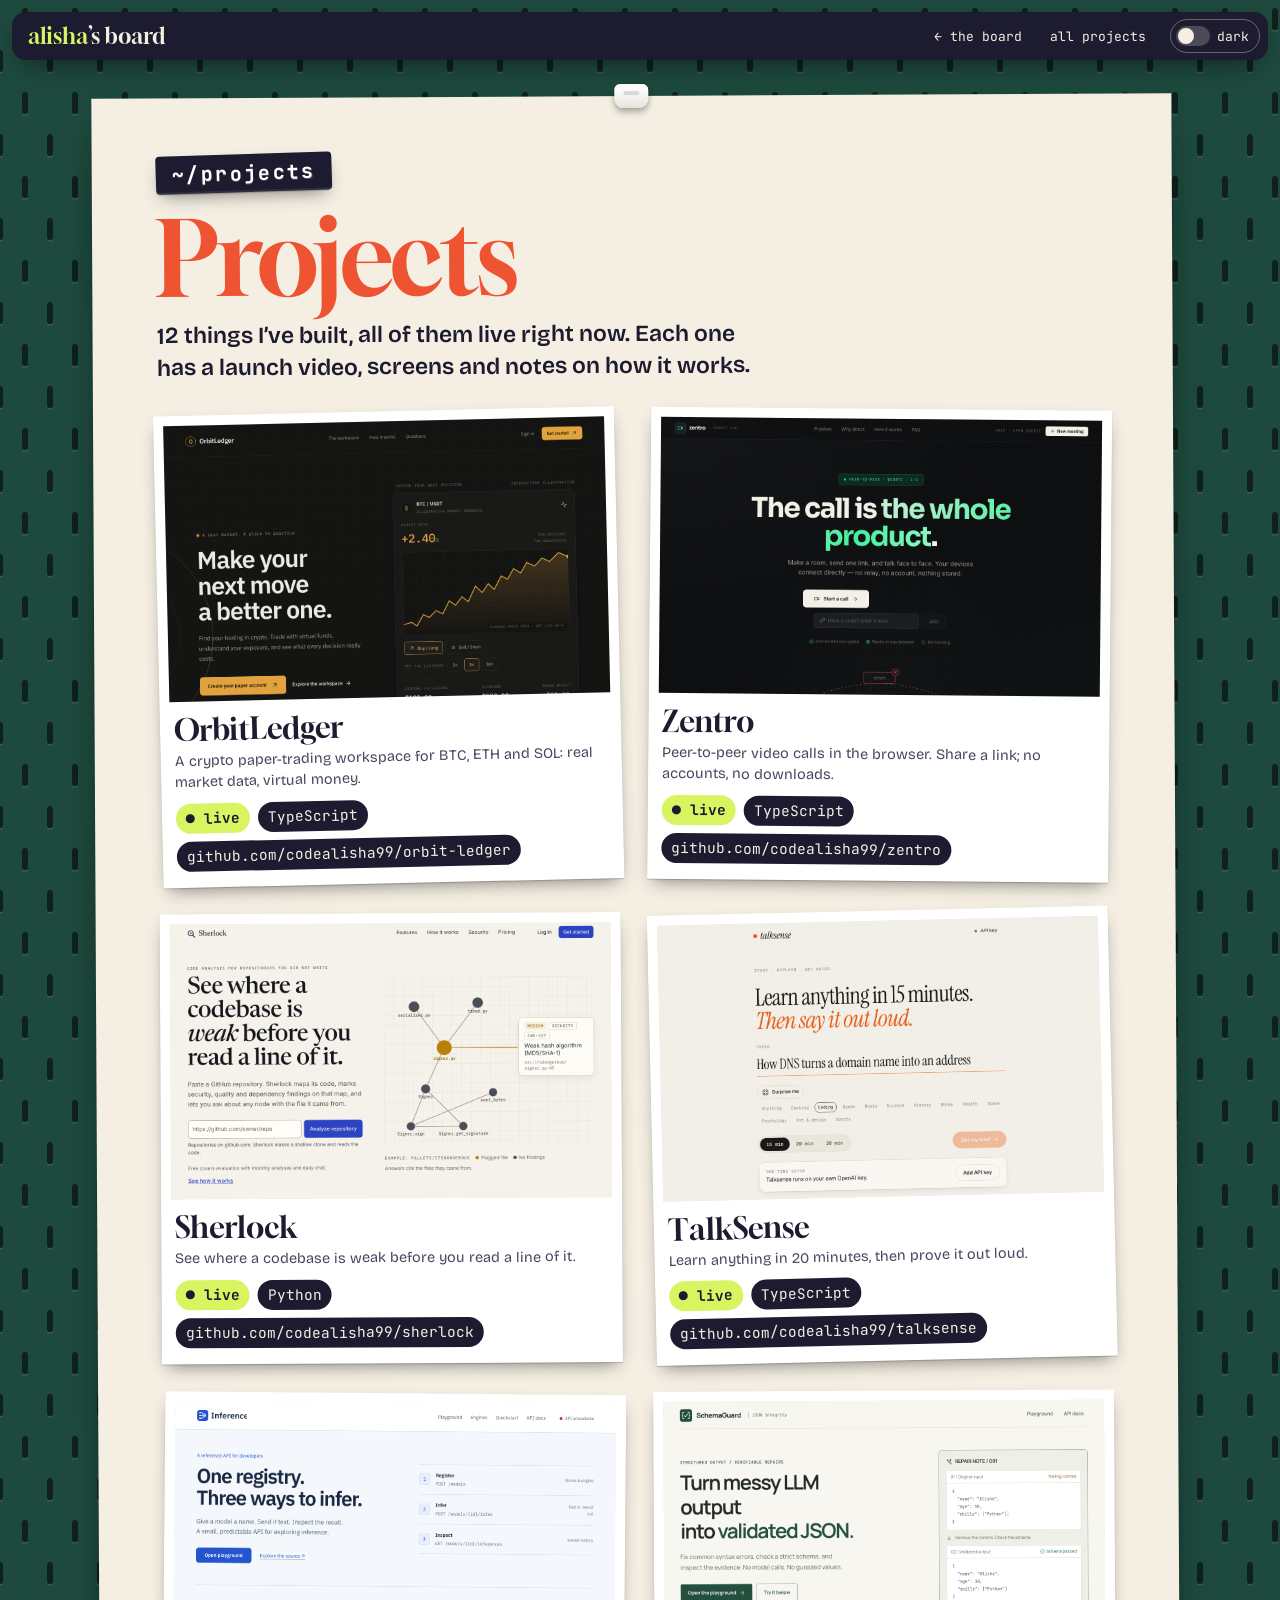
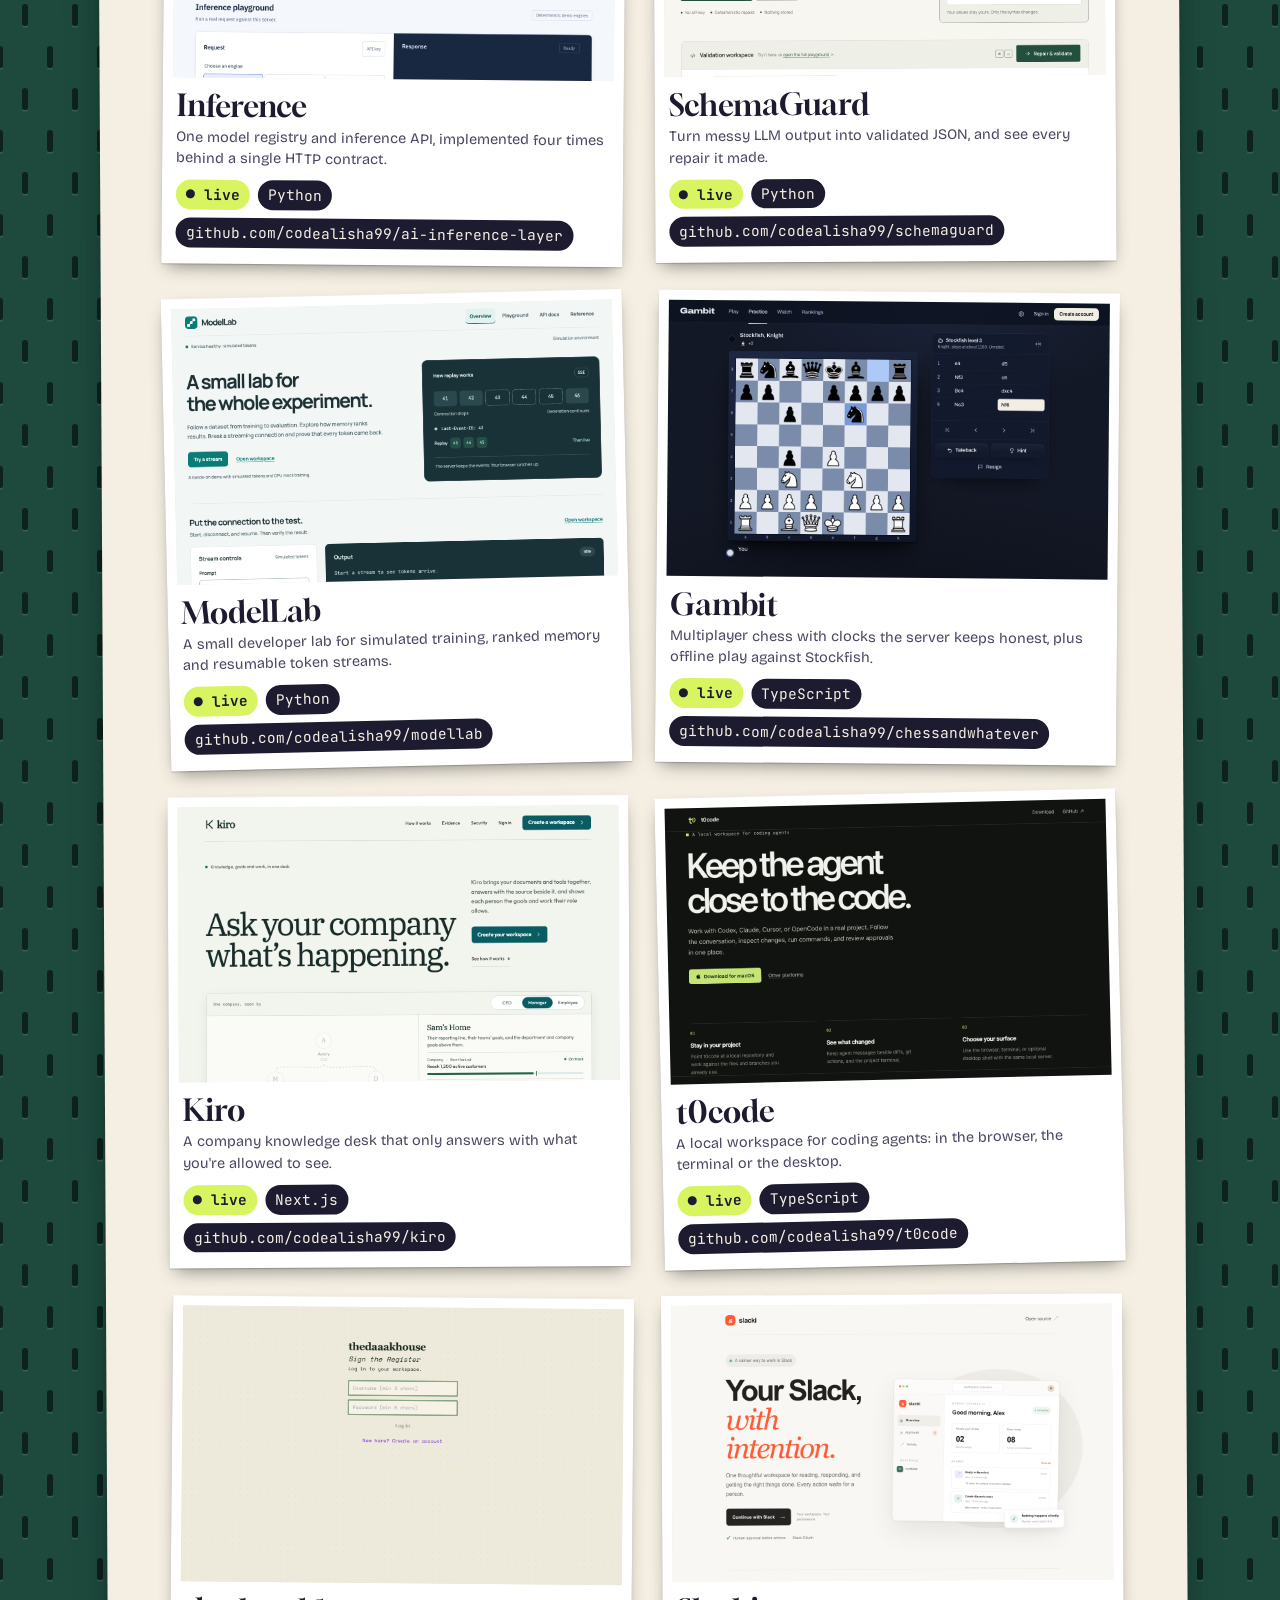
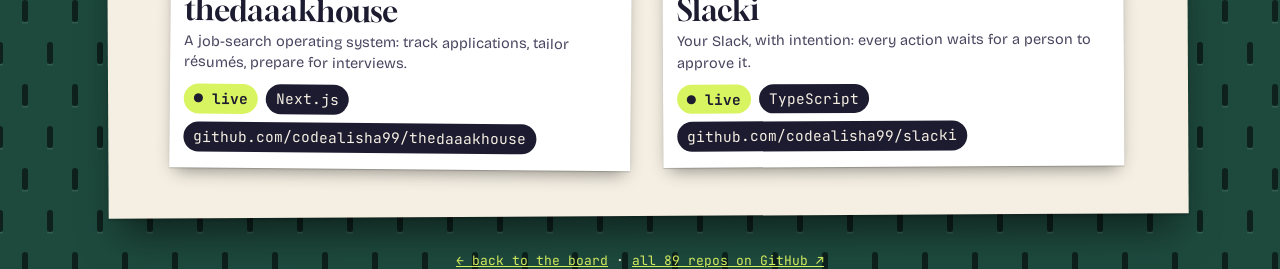
==== commit 6ee09b1b: "feat: every deployed project gets its own page Adds Gambit, Kiro, t0code, thedaaakhouse and Slacki w" ====
--- a/projects/index.html
+++ b/projects/index.html
@@ -30,16 +30,20 @@
   <span class="pin" aria-hidden="true"></span>
   <p class="label-maker pp-tag">~/projects</p>
   <h1 id="pp-title" class="pp-h1">Projects</h1>
-  <p class="pp-tagline">8 things I’ve built, 5 of them live right now. Each one has a launch video, screens and notes on how it works.</p>
+  <p class="pp-tagline">12 things I’ve built, all of them live right now. Each one has a launch video, screens and notes on how it works.</p>
   <div class="pp-index">
     <a class="pp-card" href="orbit-ledger/"><img src="../assets/projects/orbit-ledger/shot-1.jpg" alt="" loading="lazy" width="1280" height="800"><b>OrbitLedger</b><p>A crypto paper-trading workspace for BTC, ETH and SOL: real market data, virtual money.</p><p class="pp-status"><span class="is-live">● live</span><span>TypeScript</span><span>github.com/codealisha99/orbit-ledger</span></p></a>
-    <a class="pp-card" href="zentro/"><img src="../assets/projects/zentro/shot-1.jpg" alt="" loading="lazy" width="1280" height="800"><b>Zentro</b><p>Peer-to-peer video calls in the browser. Share a link; no accounts, no downloads.</p><p class="pp-status"><span class="is-local">runs locally</span><span>TypeScript</span><span>github.com/codealisha99/zentro</span></p></a>
-    <a class="pp-card" href="sherlock/"><img src="../assets/projects/sherlock/shot-1.jpg" alt="" loading="lazy" width="1280" height="800"><b>Sherlock</b><p>See where a codebase is weak before you read a line of it.</p><p class="pp-status"><span class="is-local">runs locally</span><span>Python</span><span>github.com/codealisha99/sherlock</span></p></a>
+    <a class="pp-card" href="zentro/"><img src="../assets/projects/zentro/shot-1.jpg" alt="" loading="lazy" width="1280" height="800"><b>Zentro</b><p>Peer-to-peer video calls in the browser. Share a link; no accounts, no downloads.</p><p class="pp-status"><span class="is-live">● live</span><span>TypeScript</span><span>github.com/codealisha99/zentro</span></p></a>
+    <a class="pp-card" href="sherlock/"><img src="../assets/projects/sherlock/shot-1.jpg" alt="" loading="lazy" width="1280" height="800"><b>Sherlock</b><p>See where a codebase is weak before you read a line of it.</p><p class="pp-status"><span class="is-live">● live</span><span>Python</span><span>github.com/codealisha99/sherlock</span></p></a>
     <a class="pp-card" href="talksense/"><img src="../assets/projects/talksense/shot-1.jpg" alt="" loading="lazy" width="1280" height="800"><b>TalkSense</b><p>Learn anything in 20 minutes, then prove it out loud.</p><p class="pp-status"><span class="is-live">● live</span><span>TypeScript</span><span>github.com/codealisha99/talksense</span></p></a>
     <a class="pp-card" href="ai-inference-layer/"><img src="../assets/projects/ai-inference-layer/shot-1.jpg" alt="" loading="lazy" width="1280" height="800"><b>Inference</b><p>One model registry and inference API, implemented four times behind a single HTTP contract.</p><p class="pp-status"><span class="is-live">● live</span><span>Python</span><span>github.com/codealisha99/ai-inference-layer</span></p></a>
-    <a class="pp-card" href="gossipsub/"><img src="../assets/projects/gossipsub/shot-1.jpg" alt="" loading="lazy" width="1280" height="800"><b>Gossipsub 1.4</b><p>Large-message handling for libp2p&#39;s gossip protocol: a specification and a working prototype.</p><p class="pp-status"><span class="is-local">runs locally</span><span>Python</span><span>github.com/codealisha99/Gossipsub</span></p></a>
     <a class="pp-card" href="schemaguard/"><img src="../assets/projects/schemaguard/shot-1.jpg" alt="" loading="lazy" width="1280" height="800"><b>SchemaGuard</b><p>Turn messy LLM output into validated JSON, and see every repair it made.</p><p class="pp-status"><span class="is-live">● live</span><span>Python</span><span>github.com/codealisha99/schemaguard</span></p></a>
     <a class="pp-card" href="modellab/"><img src="../assets/projects/modellab/shot-1.jpg" alt="" loading="lazy" width="1280" height="800"><b>ModelLab</b><p>A small developer lab for simulated training, ranked memory and resumable token streams.</p><p class="pp-status"><span class="is-live">● live</span><span>Python</span><span>github.com/codealisha99/modellab</span></p></a>
+    <a class="pp-card" href="gambit/"><img src="../assets/projects/gambit/shot-1.jpg" alt="" loading="lazy" width="1280" height="800"><b>Gambit</b><p>Multiplayer chess with clocks the server keeps honest, plus offline play against Stockfish.</p><p class="pp-status"><span class="is-live">● live</span><span>TypeScript</span><span>github.com/codealisha99/chessandwhatever</span></p></a>
+    <a class="pp-card" href="kiro/"><img src="../assets/projects/kiro/shot-1.jpg" alt="" loading="lazy" width="1280" height="800"><b>Kiro</b><p>A company knowledge desk that only answers with what you&#39;re allowed to see.</p><p class="pp-status"><span class="is-live">● live</span><span>Next.js</span><span>github.com/codealisha99/kiro</span></p></a>
+    <a class="pp-card" href="t0code/"><img src="../assets/projects/t0code/shot-1.jpg" alt="" loading="lazy" width="1280" height="800"><b>t0code</b><p>A local workspace for coding agents: in the browser, the terminal or the desktop.</p><p class="pp-status"><span class="is-live">● live</span><span>TypeScript</span><span>github.com/codealisha99/t0code</span></p></a>
+    <a class="pp-card" href="thedaaakhouse/"><img src="../assets/projects/thedaaakhouse/shot-1.jpg" alt="" loading="lazy" width="1280" height="800"><b>thedaaakhouse</b><p>A job-search operating system: track applications, tailor résumés, prepare for interviews.</p><p class="pp-status"><span class="is-live">● live</span><span>Next.js</span><span>github.com/codealisha99/thedaaakhouse</span></p></a>
+    <a class="pp-card" href="slacki/"><img src="../assets/projects/slacki/shot-1.jpg" alt="" loading="lazy" width="1280" height="800"><b>Slacki</b><p>Your Slack, with intention: every action waits for a person to approve it.</p><p class="pp-status"><span class="is-live">● live</span><span>TypeScript</span><span>github.com/codealisha99/slacki</span></p></a>
   </div>
 </article>
 <p class="pp-foot"><a href="../">← back to the board</a> · <a href="https://github.com/codealisha99?tab=repositories" target="_blank" rel="noopener">all 89 repos on GitHub ↗</a></p>
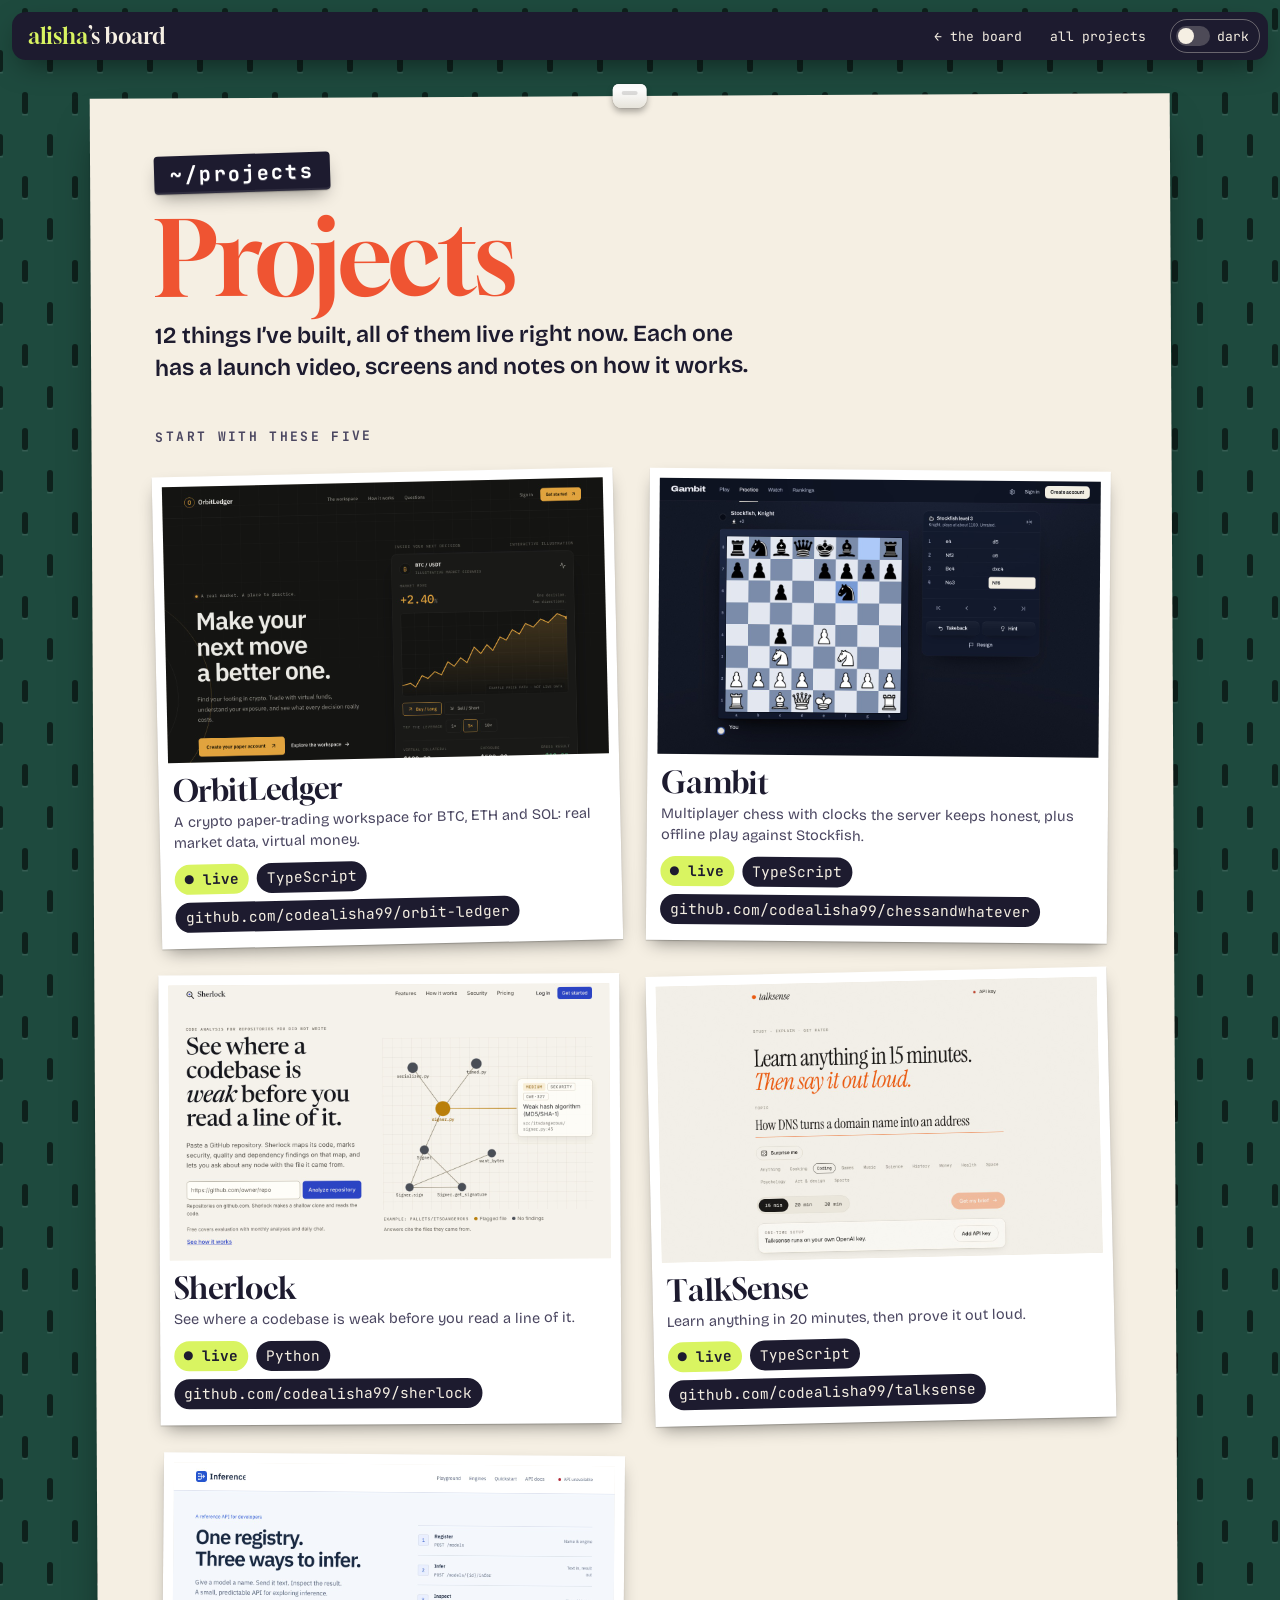
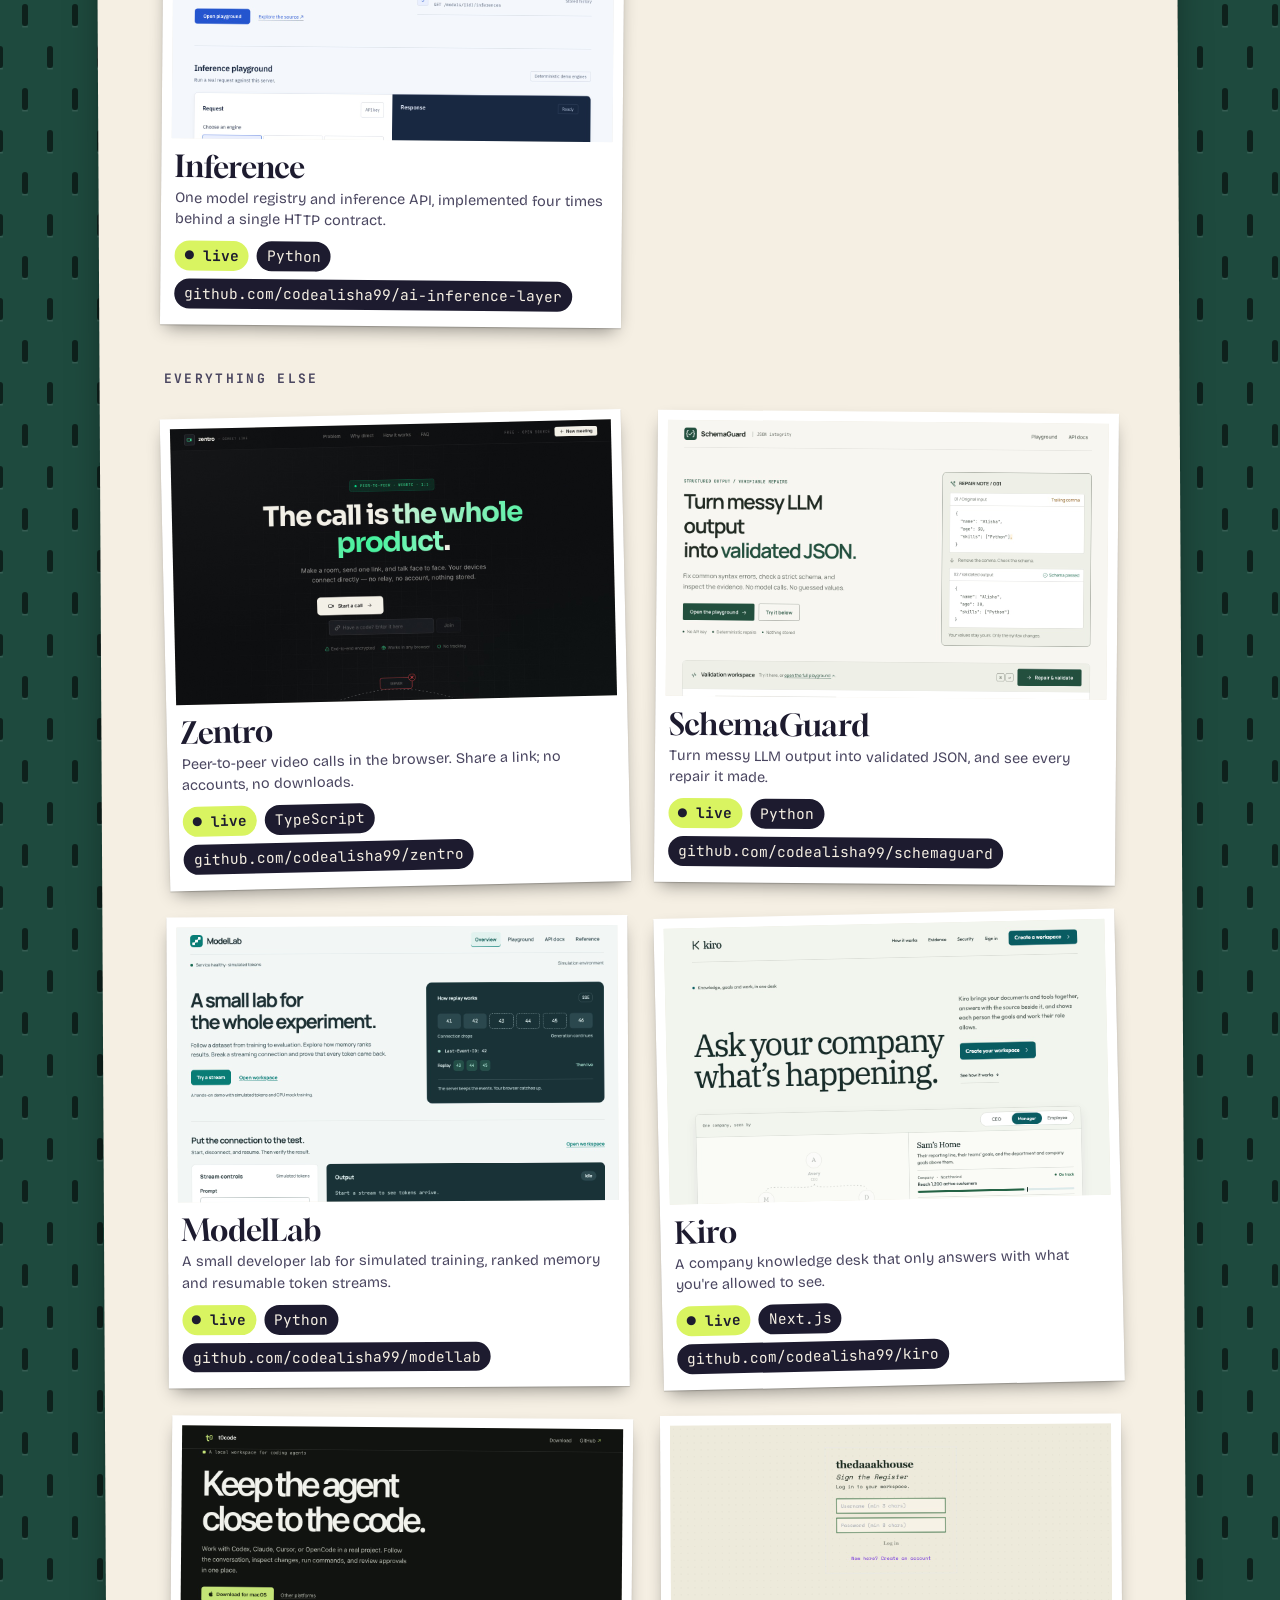
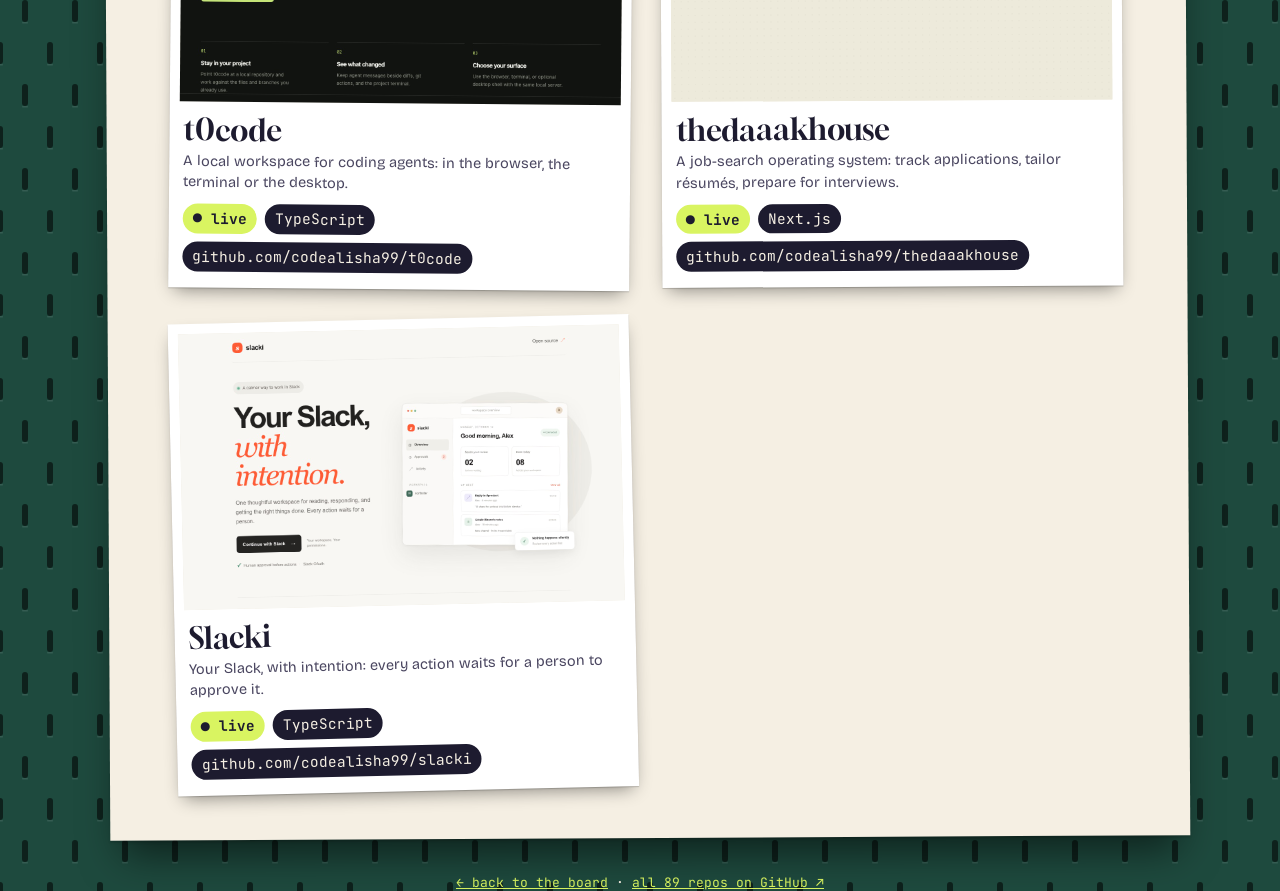
==== commit e846f5ca: "feat: feature a top five, the rest on /projects The board, its live demos and coder mode now show fi" ====
--- a/projects/index.html
+++ b/projects/index.html
@@ -31,15 +31,19 @@
   <p class="label-maker pp-tag">~/projects</p>
   <h1 id="pp-title" class="pp-h1">Projects</h1>
   <p class="pp-tagline">12 things I’ve built, all of them live right now. Each one has a launch video, screens and notes on how it works.</p>
+  <h2 class="pp-group">Start with these five</h2>
   <div class="pp-index">
     <a class="pp-card" href="orbit-ledger/"><img src="../assets/projects/orbit-ledger/shot-1.jpg" alt="" loading="lazy" width="1280" height="800"><b>OrbitLedger</b><p>A crypto paper-trading workspace for BTC, ETH and SOL: real market data, virtual money.</p><p class="pp-status"><span class="is-live">● live</span><span>TypeScript</span><span>github.com/codealisha99/orbit-ledger</span></p></a>
-    <a class="pp-card" href="zentro/"><img src="../assets/projects/zentro/shot-1.jpg" alt="" loading="lazy" width="1280" height="800"><b>Zentro</b><p>Peer-to-peer video calls in the browser. Share a link; no accounts, no downloads.</p><p class="pp-status"><span class="is-live">● live</span><span>TypeScript</span><span>github.com/codealisha99/zentro</span></p></a>
+    <a class="pp-card" href="gambit/"><img src="../assets/projects/gambit/shot-1.jpg" alt="" loading="lazy" width="1280" height="800"><b>Gambit</b><p>Multiplayer chess with clocks the server keeps honest, plus offline play against Stockfish.</p><p class="pp-status"><span class="is-live">● live</span><span>TypeScript</span><span>github.com/codealisha99/chessandwhatever</span></p></a>
     <a class="pp-card" href="sherlock/"><img src="../assets/projects/sherlock/shot-1.jpg" alt="" loading="lazy" width="1280" height="800"><b>Sherlock</b><p>See where a codebase is weak before you read a line of it.</p><p class="pp-status"><span class="is-live">● live</span><span>Python</span><span>github.com/codealisha99/sherlock</span></p></a>
     <a class="pp-card" href="talksense/"><img src="../assets/projects/talksense/shot-1.jpg" alt="" loading="lazy" width="1280" height="800"><b>TalkSense</b><p>Learn anything in 20 minutes, then prove it out loud.</p><p class="pp-status"><span class="is-live">● live</span><span>TypeScript</span><span>github.com/codealisha99/talksense</span></p></a>
     <a class="pp-card" href="ai-inference-layer/"><img src="../assets/projects/ai-inference-layer/shot-1.jpg" alt="" loading="lazy" width="1280" height="800"><b>Inference</b><p>One model registry and inference API, implemented four times behind a single HTTP contract.</p><p class="pp-status"><span class="is-live">● live</span><span>Python</span><span>github.com/codealisha99/ai-inference-layer</span></p></a>
+  </div>
+  <h2 class="pp-group">Everything else</h2>
+  <div class="pp-index">
+    <a class="pp-card" href="zentro/"><img src="../assets/projects/zentro/shot-1.jpg" alt="" loading="lazy" width="1280" height="800"><b>Zentro</b><p>Peer-to-peer video calls in the browser. Share a link; no accounts, no downloads.</p><p class="pp-status"><span class="is-live">● live</span><span>TypeScript</span><span>github.com/codealisha99/zentro</span></p></a>
     <a class="pp-card" href="schemaguard/"><img src="../assets/projects/schemaguard/shot-1.jpg" alt="" loading="lazy" width="1280" height="800"><b>SchemaGuard</b><p>Turn messy LLM output into validated JSON, and see every repair it made.</p><p class="pp-status"><span class="is-live">● live</span><span>Python</span><span>github.com/codealisha99/schemaguard</span></p></a>
     <a class="pp-card" href="modellab/"><img src="../assets/projects/modellab/shot-1.jpg" alt="" loading="lazy" width="1280" height="800"><b>ModelLab</b><p>A small developer lab for simulated training, ranked memory and resumable token streams.</p><p class="pp-status"><span class="is-live">● live</span><span>Python</span><span>github.com/codealisha99/modellab</span></p></a>
-    <a class="pp-card" href="gambit/"><img src="../assets/projects/gambit/shot-1.jpg" alt="" loading="lazy" width="1280" height="800"><b>Gambit</b><p>Multiplayer chess with clocks the server keeps honest, plus offline play against Stockfish.</p><p class="pp-status"><span class="is-live">● live</span><span>TypeScript</span><span>github.com/codealisha99/chessandwhatever</span></p></a>
     <a class="pp-card" href="kiro/"><img src="../assets/projects/kiro/shot-1.jpg" alt="" loading="lazy" width="1280" height="800"><b>Kiro</b><p>A company knowledge desk that only answers with what you&#39;re allowed to see.</p><p class="pp-status"><span class="is-live">● live</span><span>Next.js</span><span>github.com/codealisha99/kiro</span></p></a>
     <a class="pp-card" href="t0code/"><img src="../assets/projects/t0code/shot-1.jpg" alt="" loading="lazy" width="1280" height="800"><b>t0code</b><p>A local workspace for coding agents: in the browser, the terminal or the desktop.</p><p class="pp-status"><span class="is-live">● live</span><span>TypeScript</span><span>github.com/codealisha99/t0code</span></p></a>
     <a class="pp-card" href="thedaaakhouse/"><img src="../assets/projects/thedaaakhouse/shot-1.jpg" alt="" loading="lazy" width="1280" height="800"><b>thedaaakhouse</b><p>A job-search operating system: track applications, tailor résumés, prepare for interviews.</p><p class="pp-status"><span class="is-live">● live</span><span>Next.js</span><span>github.com/codealisha99/thedaaakhouse</span></p></a>
--- a/styles.css
+++ b/styles.css
@@ -442,7 +442,7 @@
 }
 
 /* ---------- polaroids ---------- */
-.photos { height: 560px; }
+.photos { height: 740px; }
 .polaroid.me { left: var(--x); top: var(--y); rotate: var(--r); width: 224px; z-index: 4; }
 .polaroid.me img { object-position: 50% 30%; }
 .polaroid.me:hover { scale: 1.03; }
--- a/project.css
+++ b/project.css
@@ -131,3 +131,4 @@
   .pp-more a:last-child { text-align: left; }
 }
 @media (pointer: coarse) { .pp-bar nav a { min-height: 44px; } }
+.pp-group { font: 700 13px var(--f-type); text-transform: uppercase; letter-spacing: .18em; color: var(--ink-soft); margin: 44px 0 0; }
